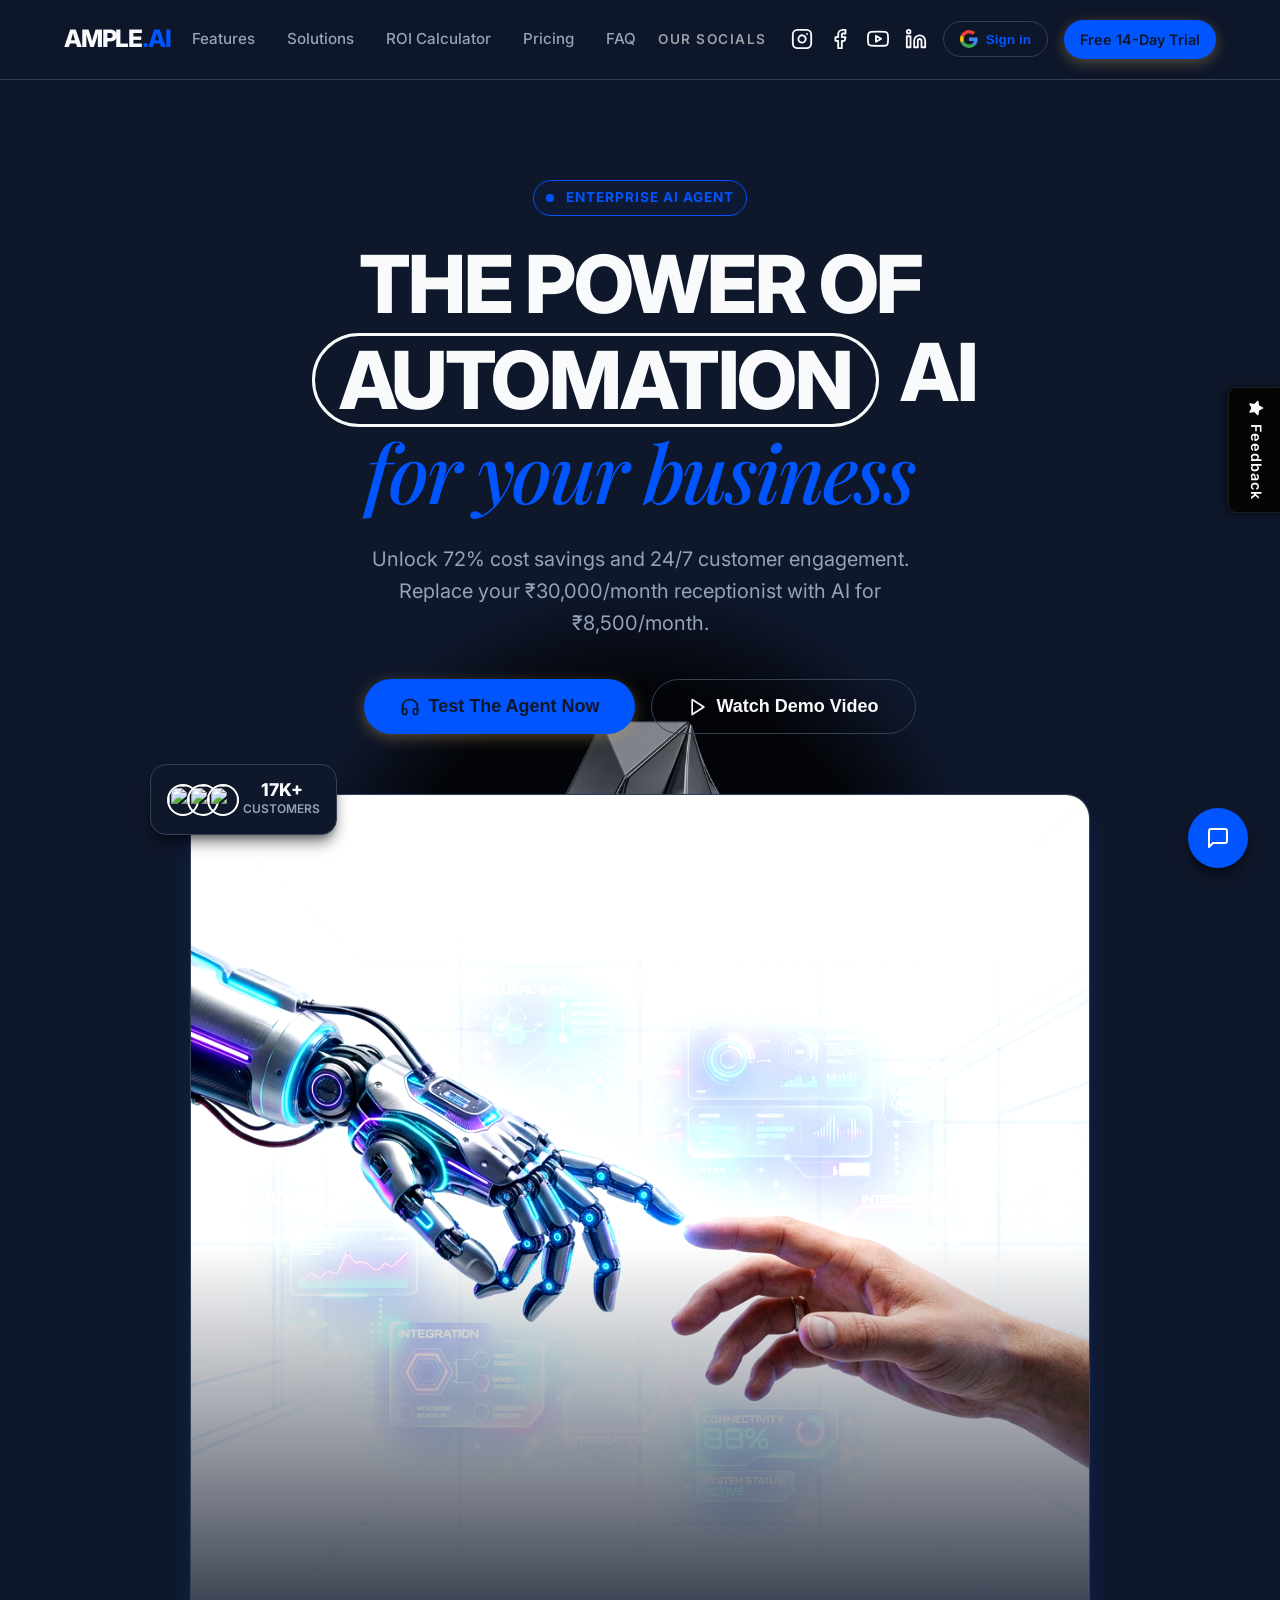
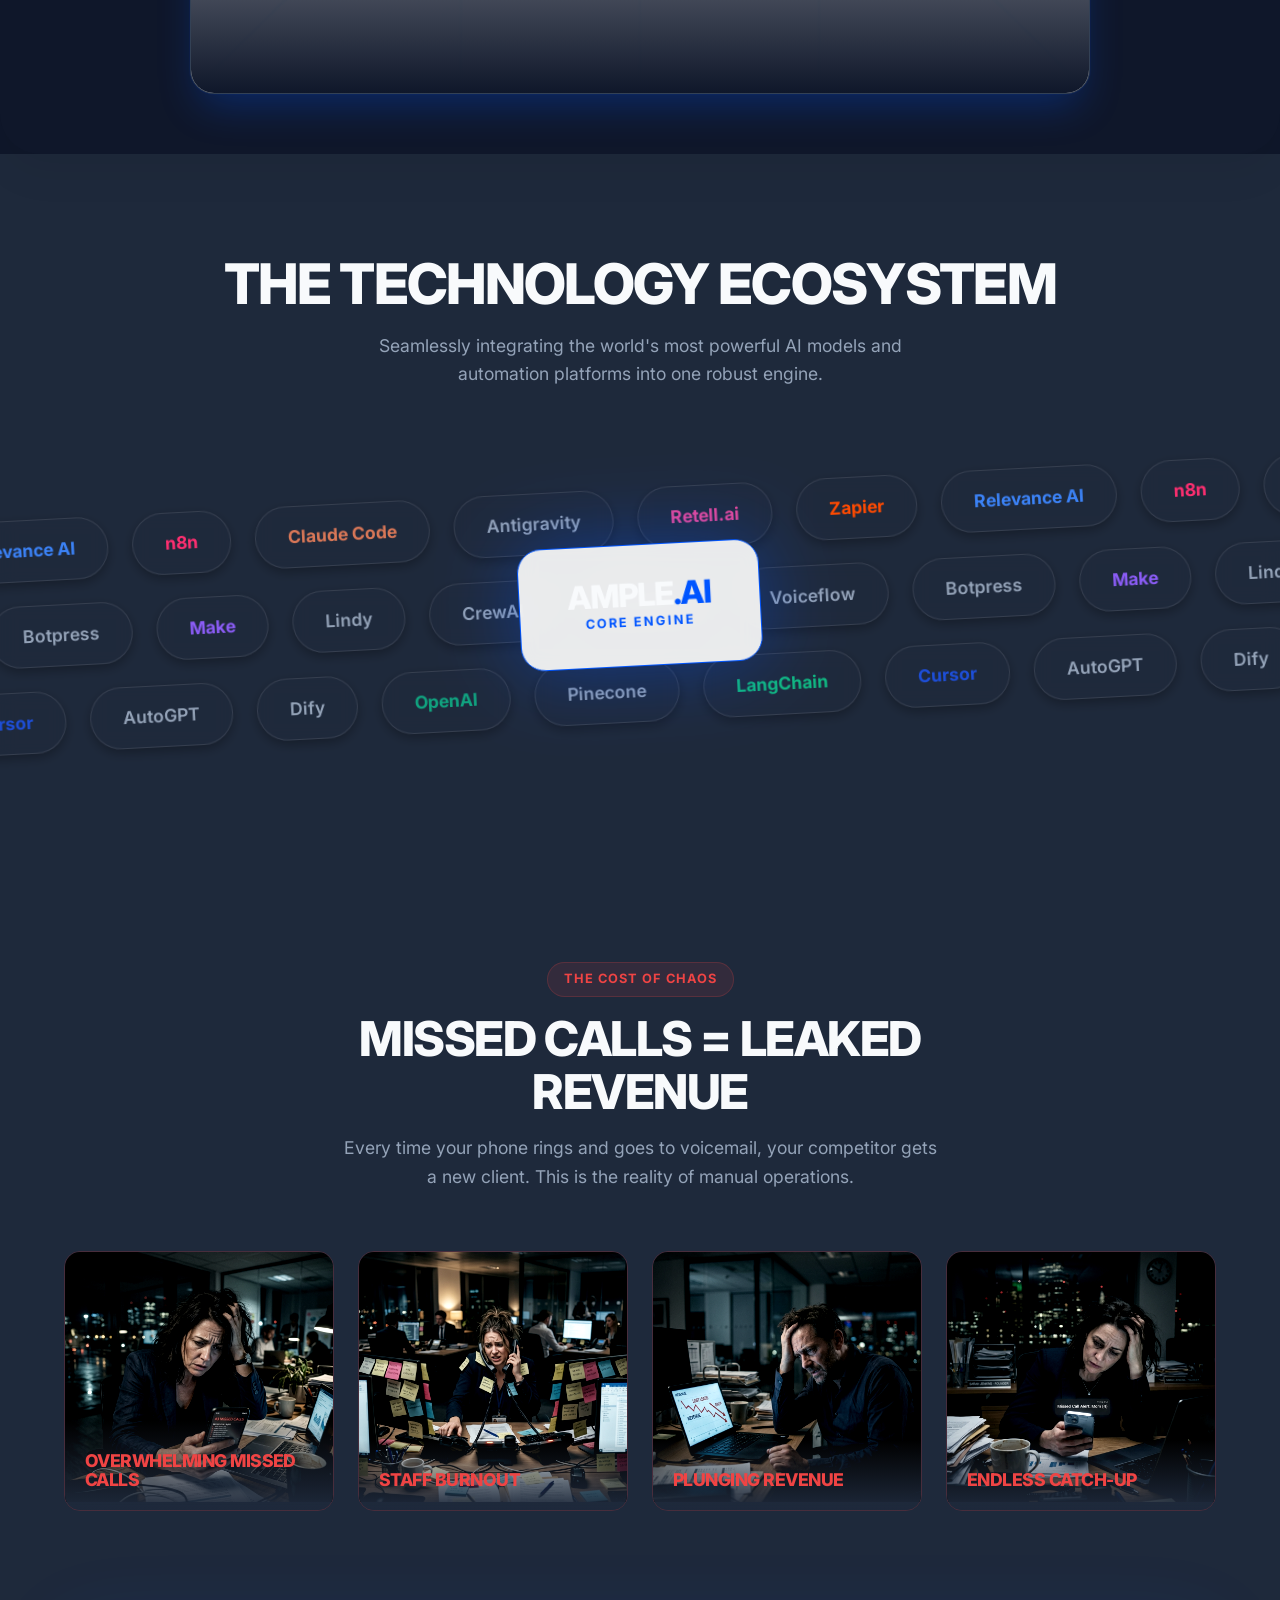
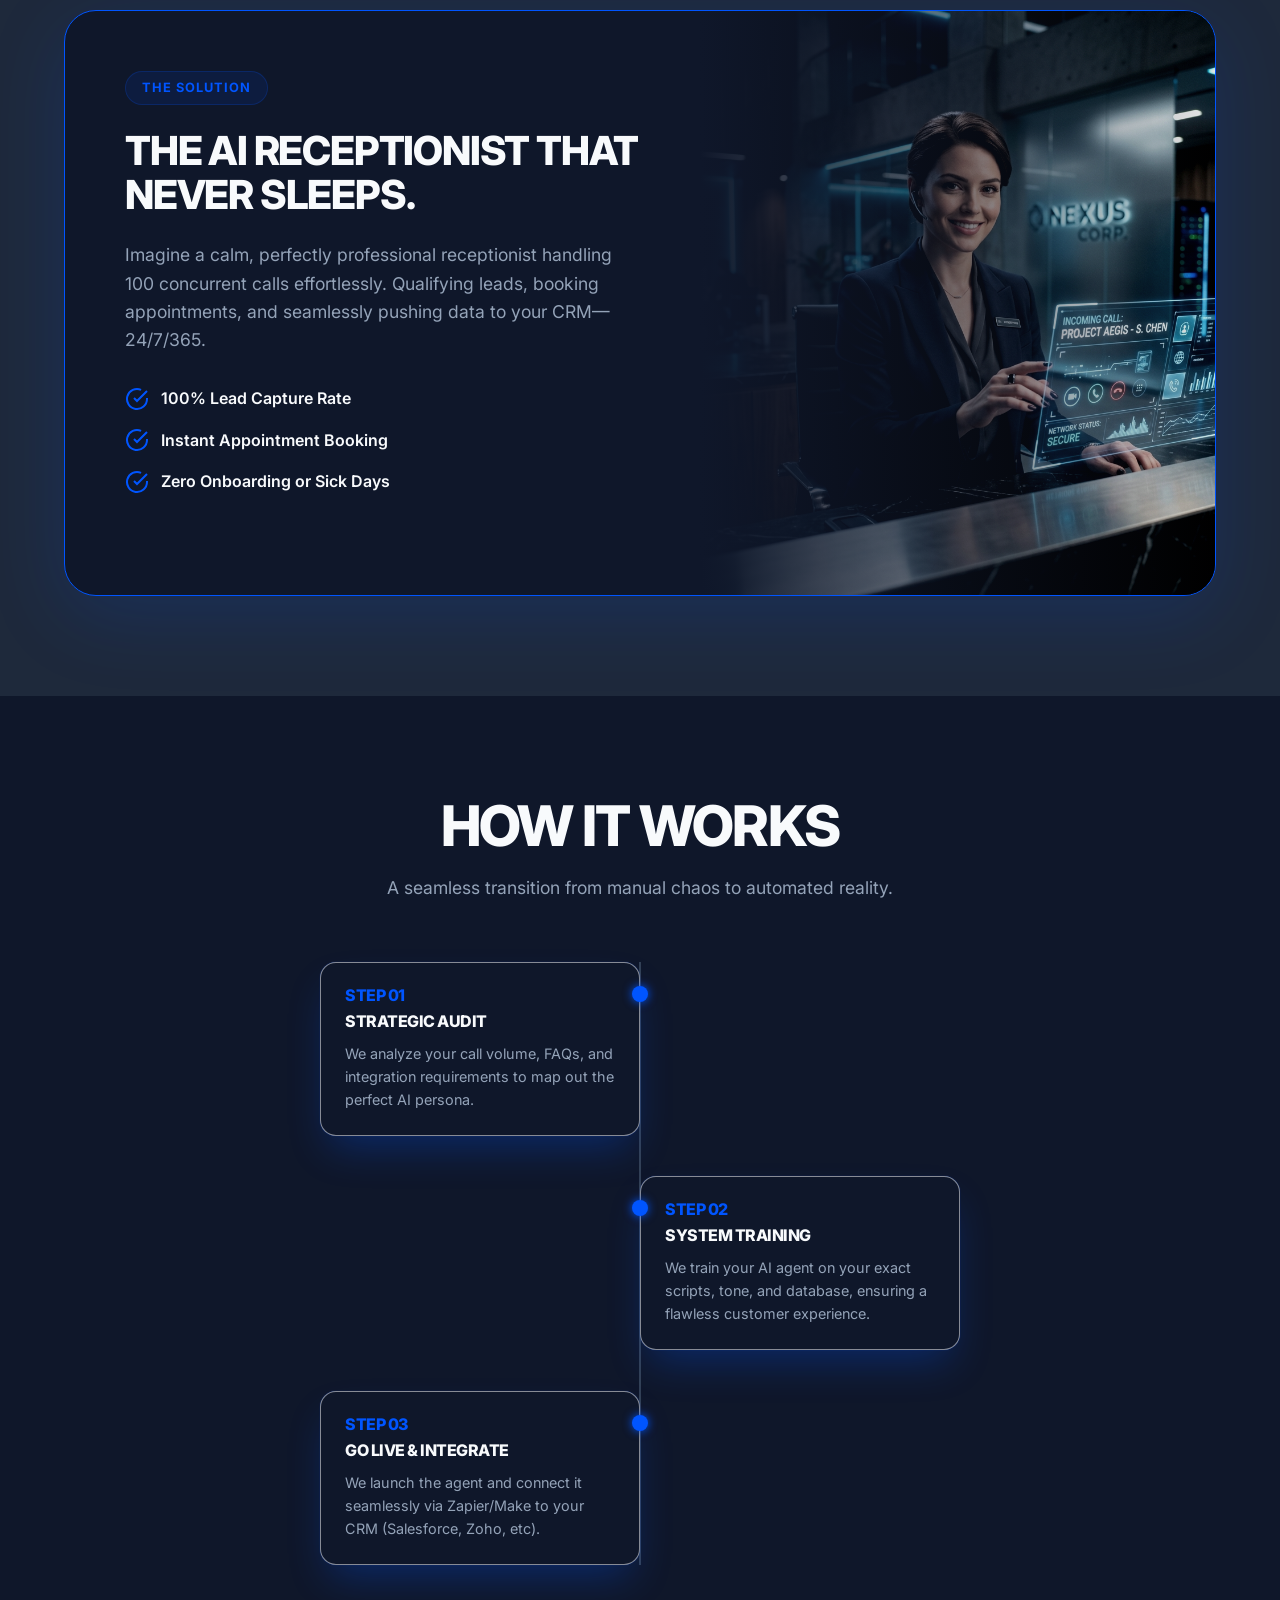
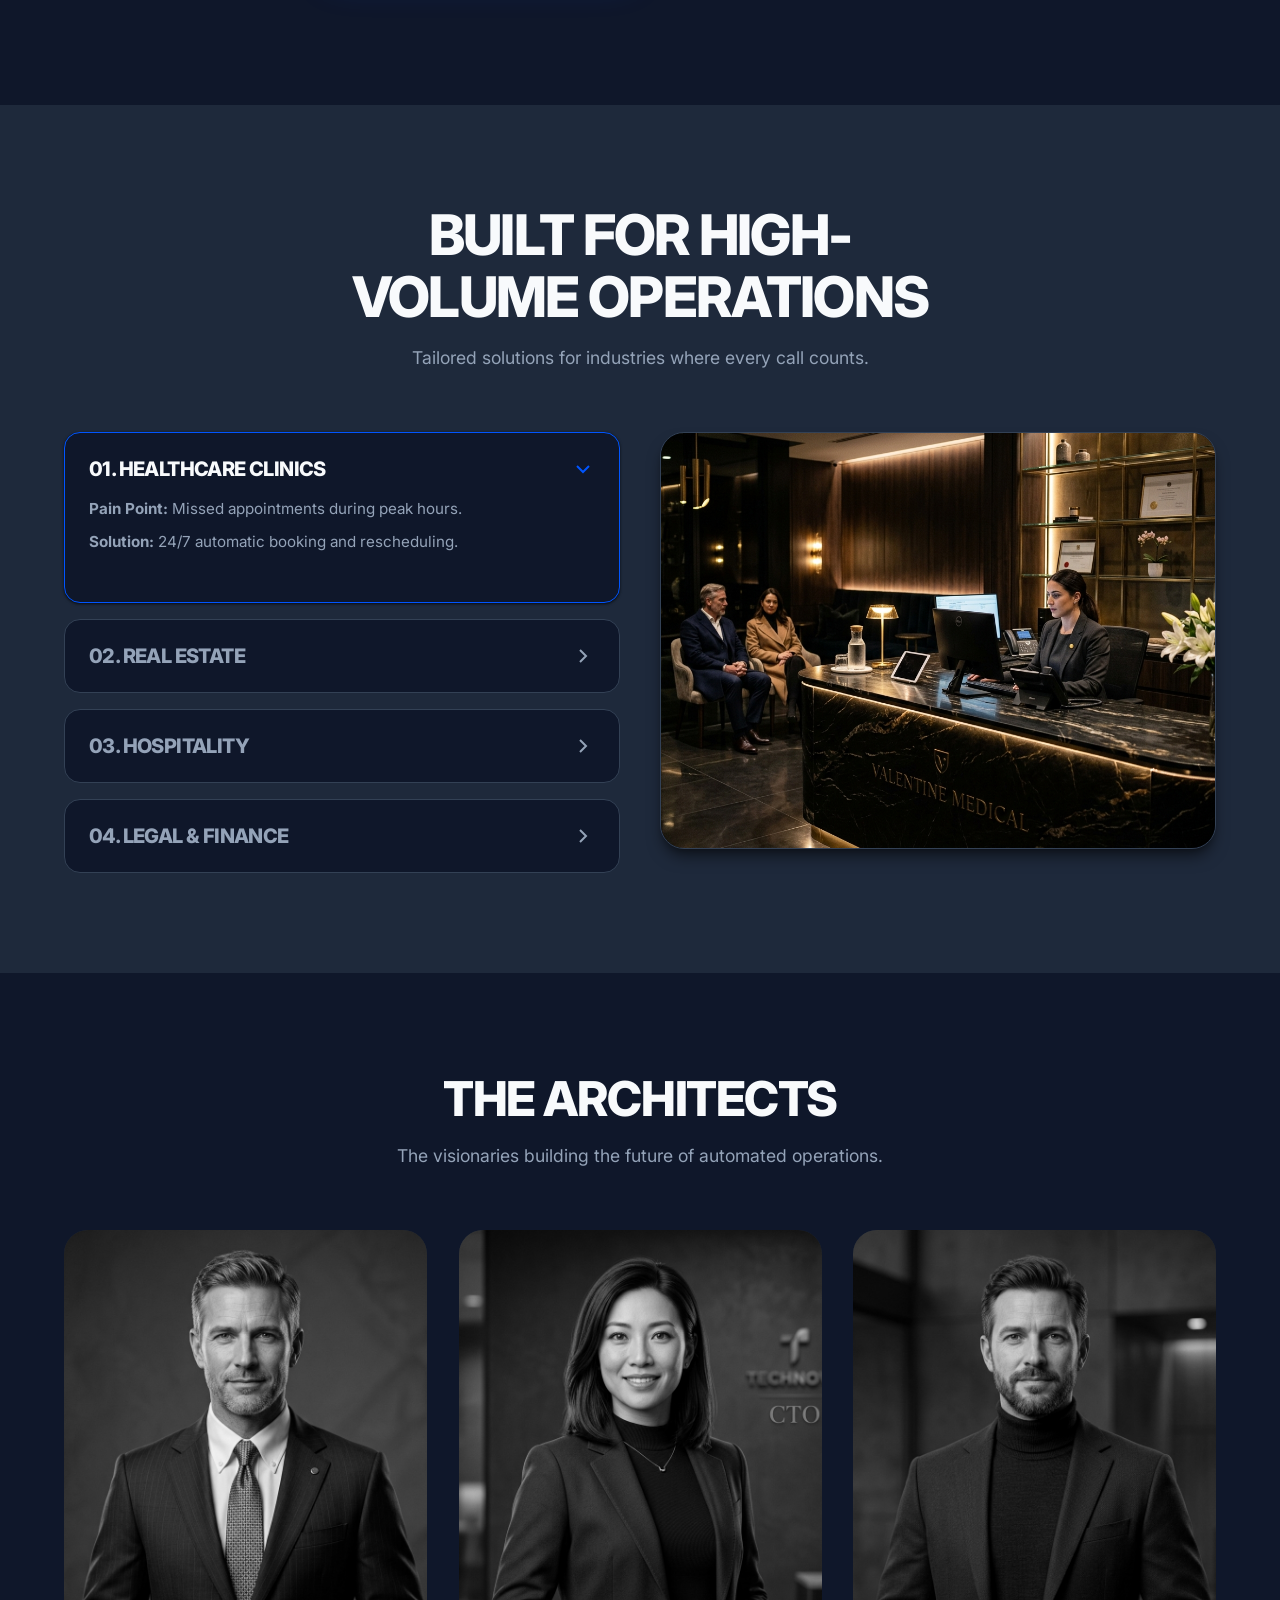
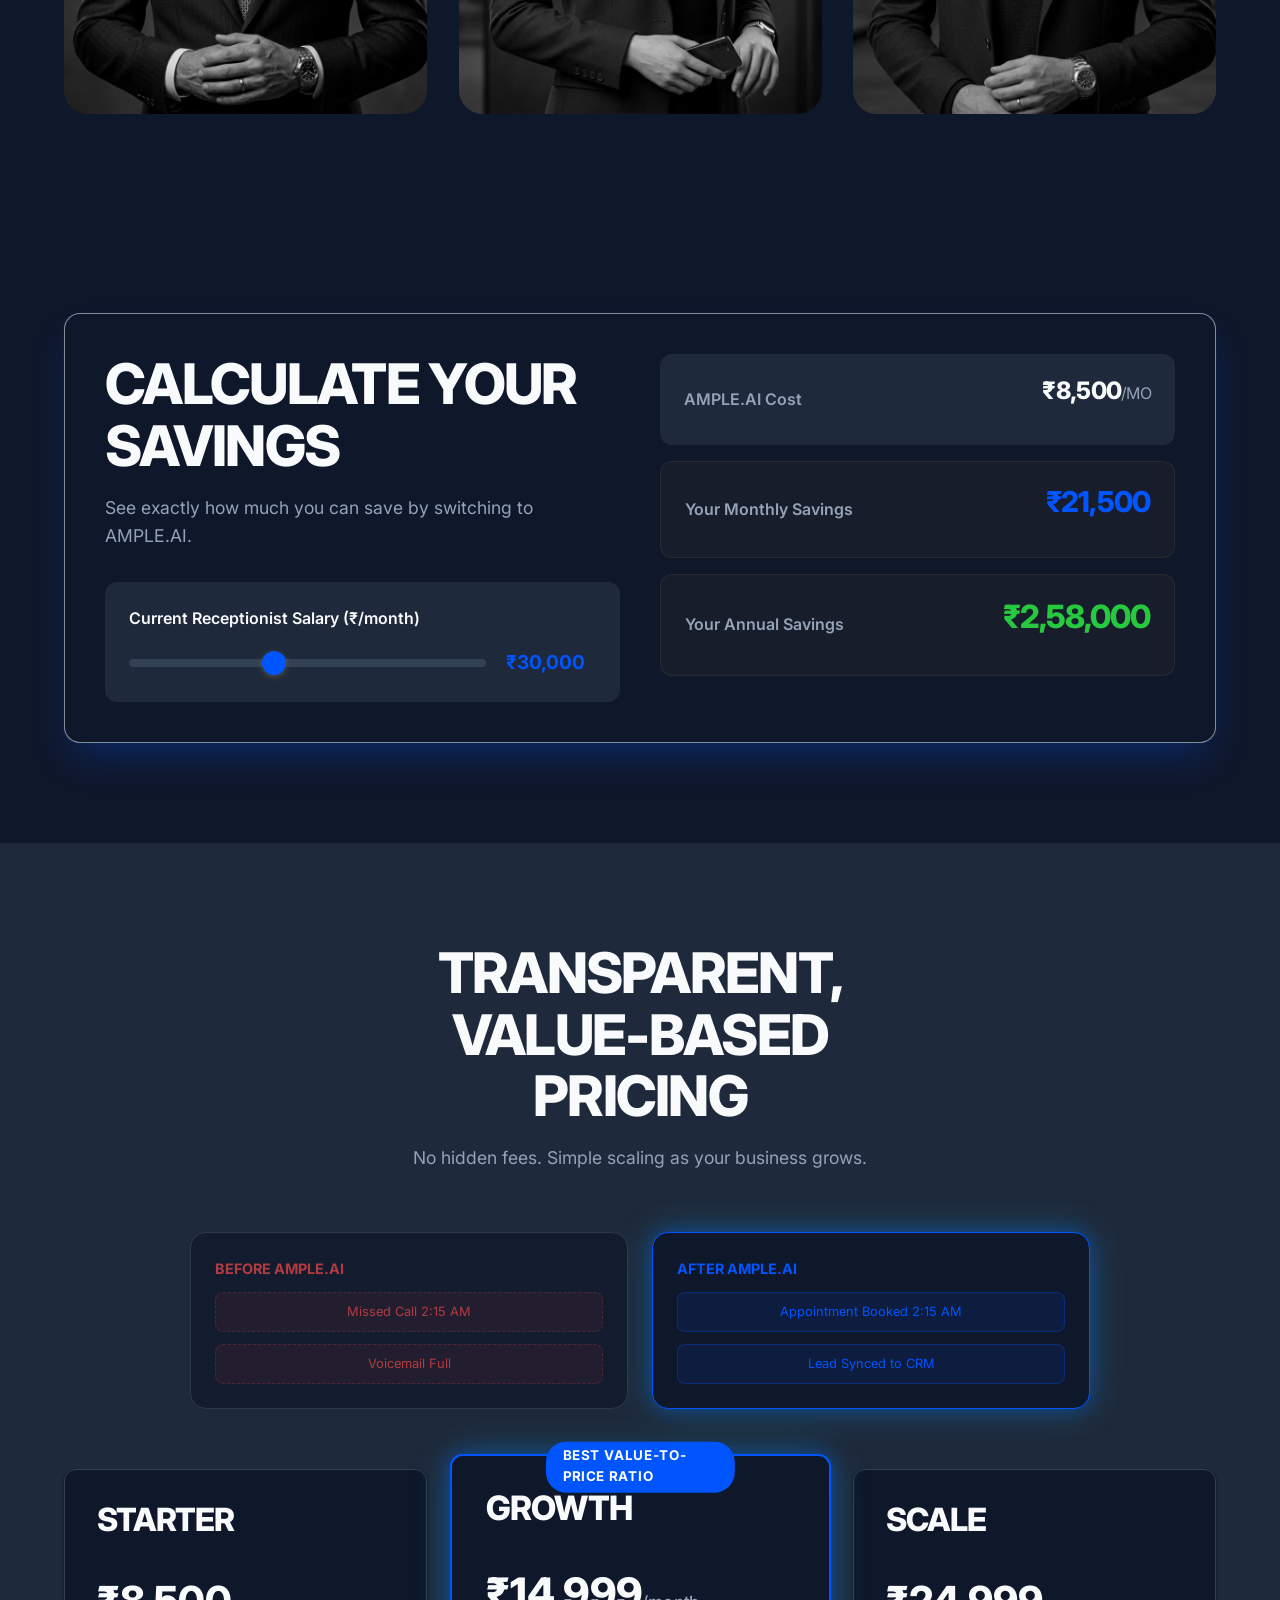
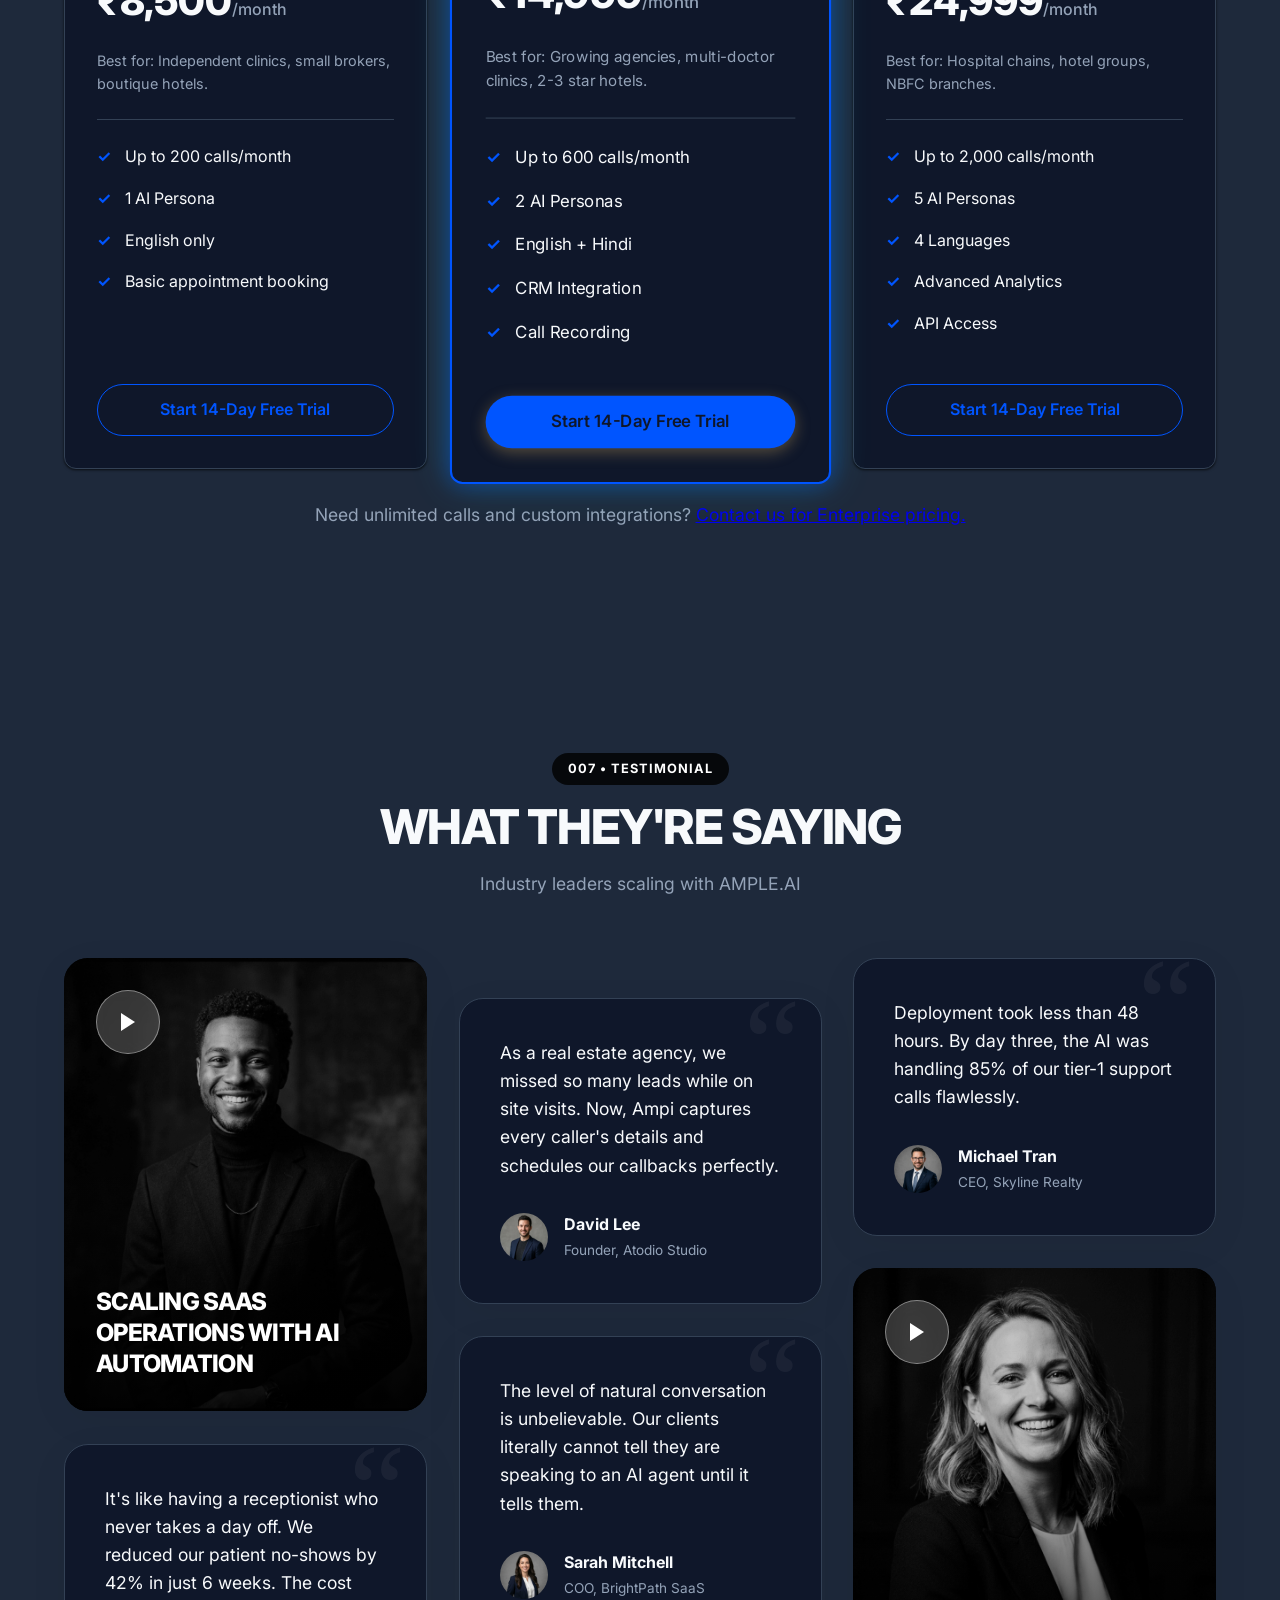
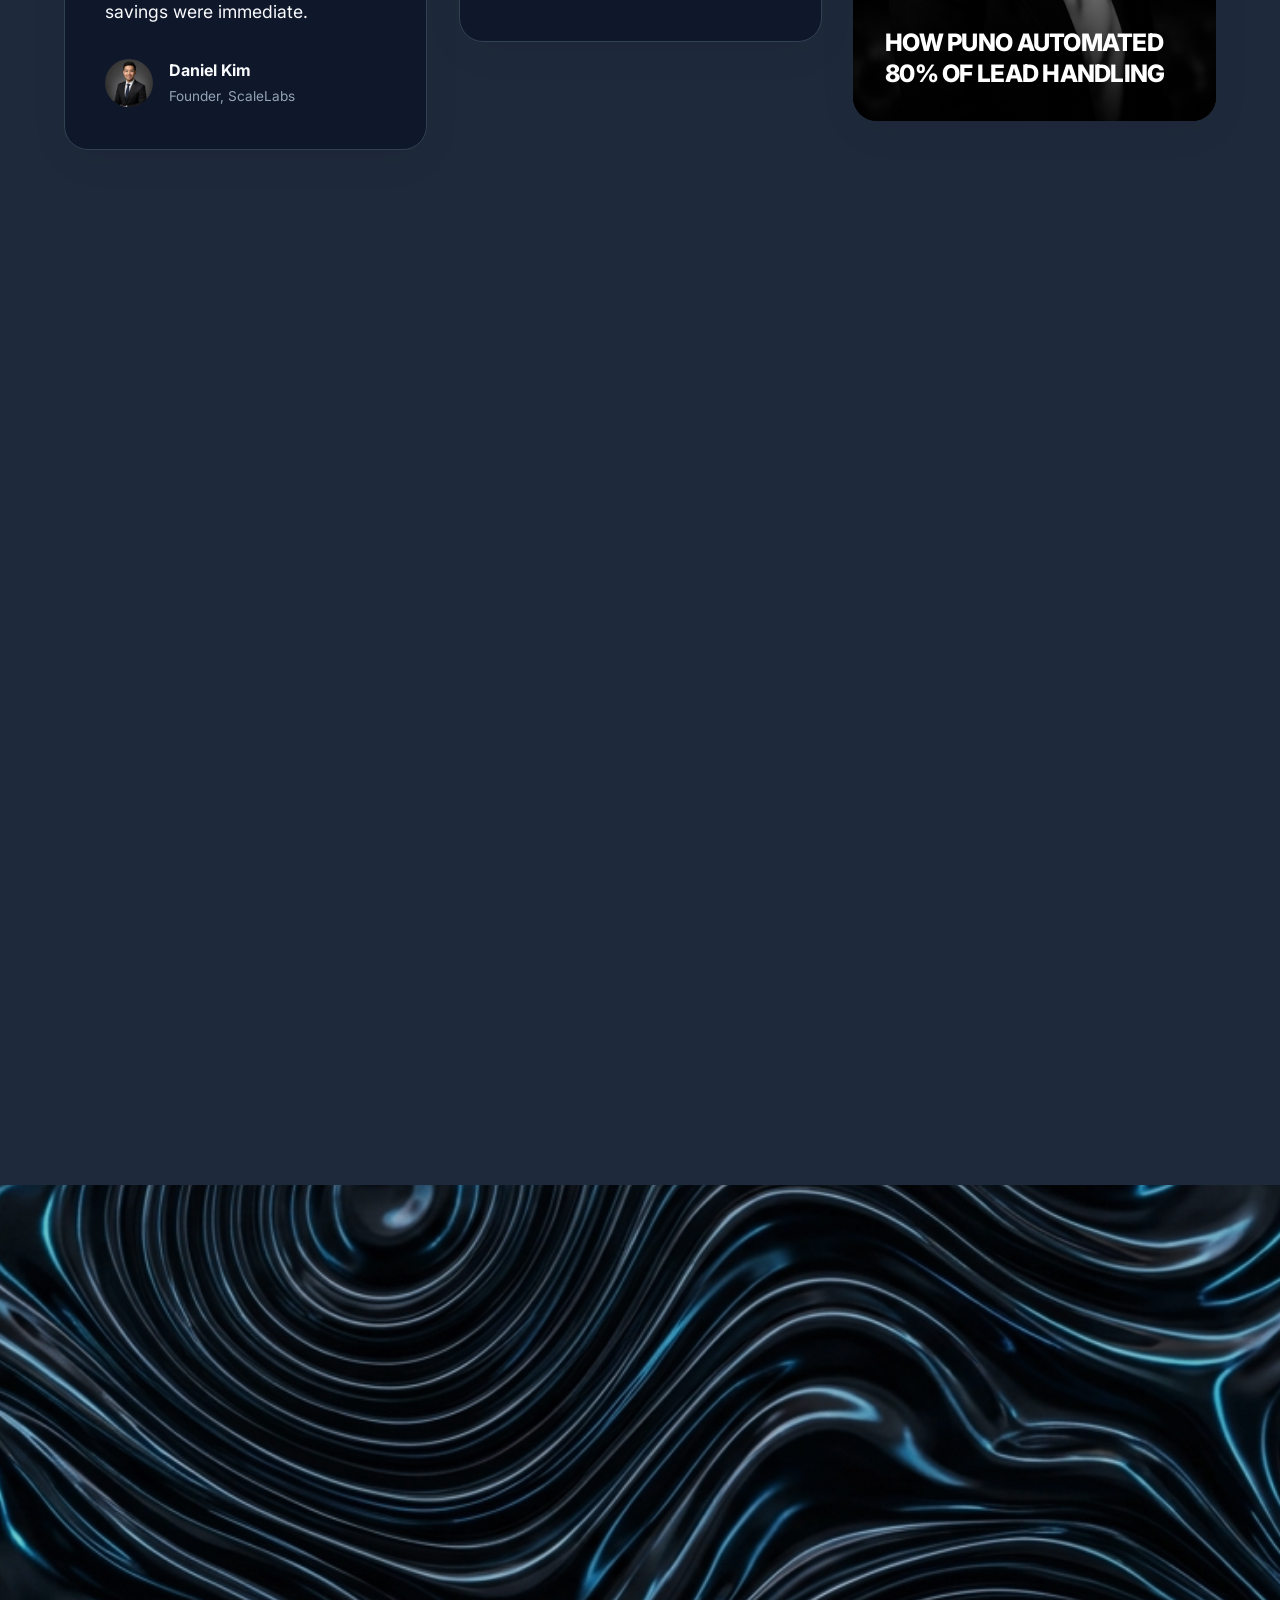
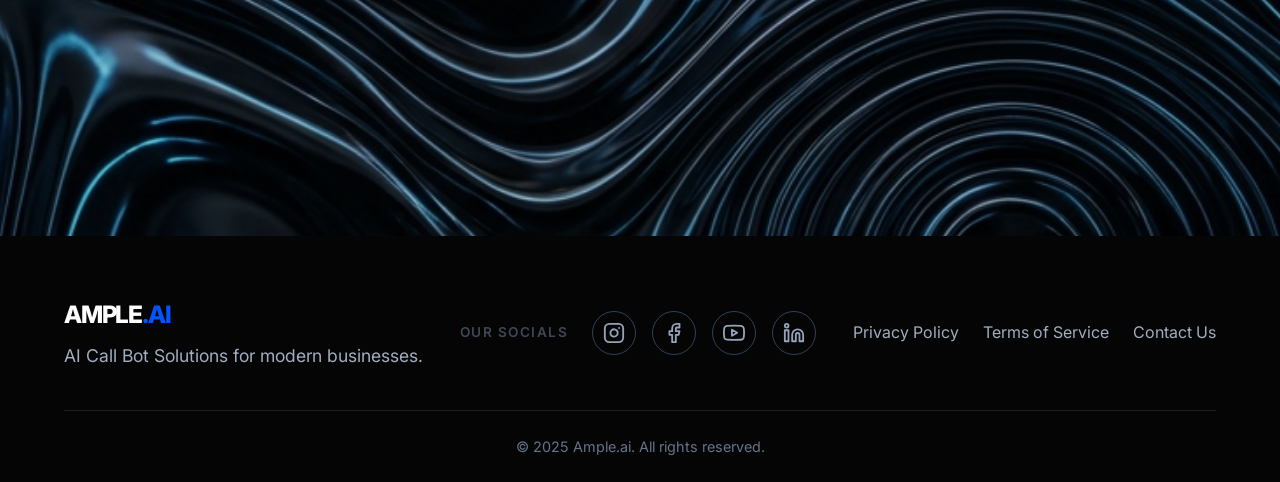
==== frontend/index.html @ 29b4b2ea "chore: restructure into frontend/backend + add Supabase, Vercel, Netlify deployment stack" ====
<!DOCTYPE html>
<html lang="en">
<head>
    <meta charset="UTF-8">
    <meta name="viewport" content="width=device-width, initial-scale=1.0">
    <title>AMPLE.AI | Replace Your Receptionist with AI</title>
    <meta name="description" content="Unlock 72% cost savings and 24/7 customer engagement with AMPLE.AI's intelligent call bots. Replace your ₹30,000/month receptionist with AI for ₹8,500/month.">
    <link rel="preconnect" href="https://fonts.googleapis.com">
    <link rel="preconnect" href="https://fonts.gstatic.com" crossorigin>
    <link href="https://fonts.googleapis.com/css2?family=Inter:wght@300;400;500;600;700;800&family=Playfair+Display:ital,wght@0,400;0,500;0,600;0,700;0,800;1,400&display=swap" rel="stylesheet">
    <link rel="stylesheet" href="style.css">
    
    <!-- Supabase JS SDK (for Google Auth) -->
    <script src="https://cdn.jsdelivr.net/npm/@supabase/supabase-js@2/dist/umd/supabase.min.js"></script>
    
    <!-- Favicon -->
    <link rel="icon" type="image/png" href="assets/favicon.png">
    
    <!-- OpenGraph / Social Sharing Meta Tags -->
    <meta property="og:title" content="AMPLE.AI | Replace Your Receptionist with AI">
    <meta property="og:description" content="Unlock 72% cost savings and 24/7 customer engagement with AMPLE.AI's intelligent call bots. The smartest operational upgrade for your business.">
    <meta property="og:image" content="https://ample.ai/assets/hero_dashboard_minimal_dark.png">
    <meta property="og:url" content="https://ample.ai">
    <meta property="og:type" content="website">
    
    <!-- Twitter Card -->
    <meta name="twitter:card" content="summary_large_image">
    <meta name="twitter:title" content="AMPLE.AI | Replace Your Receptionist with AI">
    <meta name="twitter:description" content="Unlock 72% cost savings and 24/7 customer engagement with AMPLE.AI's intelligent call bots.">
    <meta name="twitter:image" content="https://ample.ai/assets/hero_dashboard_minimal_dark.png">
</head>
<body>
    <!-- Page Transition Overlay -->
    <div class="page-transition"></div>

    <!-- Navigation -->
    <nav class="navbar floating-element" data-animation="fade-in-down">
        <div class="container nav-container">
            <div class="logo">AMPLE<span>.AI</span></div>
            <div class="nav-links">
                <a href="#features">Features</a>
                <a href="#verticals">Solutions</a>
                <a href="#roi-calculator">ROI Calculator</a>
                <a href="#pricing">Pricing</a>
                <a href="#faq">FAQ</a>
            </div>
            <div class="nav-actions" style="display: flex; align-items: center; gap: 16px;">
                <span class="social-label">OUR SOCIALS</span>
                <a href="https://www.instagram.com/ample.ai?igsh=MXIwejJnZHhyNW0waw==" target="_blank" rel="noopener noreferrer" class="nav-social social-instagram" aria-label="Instagram">
                    <svg width="22" height="22" viewBox="0 0 24 24" fill="none" stroke="currentColor" stroke-width="2" stroke-linecap="round" stroke-linejoin="round"><rect x="2" y="2" width="20" height="20" rx="5" ry="5"></rect><path d="M16 11.37A4 4 0 1 1 12.63 8 4 4 0 0 1 16 11.37z"></path><line x1="17.5" y1="6.5" x2="17.51" y2="6.5"></line></svg>
                </a>
                <a href="#" class="nav-social social-facebook" aria-label="Facebook">
                    <svg width="22" height="22" viewBox="0 0 24 24" fill="none" stroke="currentColor" stroke-width="2" stroke-linecap="round" stroke-linejoin="round"><path d="M18 2h-3a5 5 0 0 0-5 5v3H7v4h3v8h4v-8h3l1-4h-4V7a1 1 0 0 1 1-1h3z"></path></svg>
                </a>
                <a href="#" class="nav-social social-youtube" aria-label="YouTube">
                    <svg width="22" height="22" viewBox="0 0 24 24" fill="none" stroke="currentColor" stroke-width="2" stroke-linecap="round" stroke-linejoin="round"><path d="M22.54 6.42a2.78 2.78 0 0 0-1.94-2C18.88 4 12 4 12 4s-6.88 0-8.6.46a2.78 2.78 0 0 0-1.94 2A29 29 0 0 0 1 11.75a29 29 0 0 0 .46 5.33 2.78 2.78 0 0 0 1.94 2c1.72.46 8.6.46 8.6.46s6.88 0 8.6-.46a2.78 2.78 0 0 0 1.94-2 29 29 0 0 0 .46-5.33 29 29 0 0 0-.46-5.33z"></path><polygon points="9.75 15.02 15.5 11.75 9.75 8.48 9.75 15.02"></polygon></svg>
                </a>
                <a href="#" class="nav-social social-linkedin" aria-label="LinkedIn">
                    <svg width="22" height="22" viewBox="0 0 24 24" fill="none" stroke="currentColor" stroke-width="2" stroke-linecap="round" stroke-linejoin="round"><path d="M16 8a6 6 0 0 1 6 6v7h-4v-7a2 2 0 0 0-2-2 2 2 0 0 0-2 2v7h-4v-7a6 6 0 0 1 6-6z"></path><rect x="2" y="9" width="4" height="12"></rect><circle cx="4" cy="4" r="2"></circle></svg>
                </a>

                <!-- Google Auth Button (shown when logged out) -->
                <button id="auth-btn" class="btn btn-outline btn-sm" style="display: inline-flex; align-items: center; gap: 8px; padding: 8px 16px; font-size: 0.85rem; border-color: var(--border-color);">
                    <svg width="18" height="18" viewBox="0 0 48 48"><path fill="#EA4335" d="M24 9.5c3.54 0 6.71 1.22 9.21 3.6l6.85-6.85C35.9 2.38 30.47 0 24 0 14.62 0 6.51 5.38 2.56 13.22l7.98 6.19C12.43 13.72 17.74 9.5 24 9.5z"/><path fill="#4285F4" d="M46.98 24.55c0-1.57-.15-3.09-.38-4.55H24v9.02h12.94c-.58 2.96-2.26 5.48-4.78 7.18l7.73 6c4.51-4.18 7.09-10.36 7.09-17.65z"/><path fill="#FBBC05" d="M10.53 28.59c-.48-1.45-.76-2.99-.76-4.59s.27-3.14.76-4.59l-7.98-6.19C.92 16.46 0 20.12 0 24c0 3.88.92 7.54 2.56 10.78l7.97-6.19z"/><path fill="#34A853" d="M24 48c6.48 0 11.93-2.13 15.89-5.81l-7.73-6c-2.15 1.45-4.92 2.3-8.16 2.3-6.26 0-11.57-4.22-13.47-9.91l-7.98 6.19C6.51 42.62 14.62 48 24 48z"/></svg>
                    Sign in
                </button>

                <!-- User Menu (shown when logged in) -->
                <div id="user-menu" style="display: none; align-items: center; gap: 10px;">
                    <img id="user-avatar" src="" alt="avatar" style="width: 32px; height: 32px; border-radius: 50%; border: 2px solid var(--primary-blue); display: none;">
                    <span id="user-name" style="font-weight: 600; font-size: 0.85rem; color: var(--text-main);"></span>
                    <button id="logout-btn" class="btn btn-outline btn-sm" style="padding: 6px 12px; font-size: 0.8rem;">Logout</button>
                </div>

                <a href="#" class="btn btn-primary btn-sm trial-btn">Free 14-Day Trial</a>
            </div>
        </div>
    </nav>

    <!-- Hero Section with Sticky Scroll Animation Wrapper -->
    <div class="hero-scroll-wrapper" style="position: relative; z-index: 20; background: var(--white); transform-origin: top center; will-change: transform; transition: transform 0.1s ease-out;">
        <header class="hero-section" id="hero-card" style="text-align: center; padding-top: 180px; padding-bottom: 60px; position: relative; background: var(--white); border-bottom-left-radius: 40px; border-bottom-right-radius: 40px; box-shadow: 0 20px 40px rgba(0,0,0,0.05);">
            <div class="container" style="position: relative; z-index: 1;">
                <!-- 3D Ample AI Logo Background -->
                <div class="torus-bg" style="position: absolute; top: 50%; left: 50%; transform: translate(-50%, -50%); z-index: -1; width: 700px; height: 700px; opacity: 0.8; pointer-events: none; animation: spinY 20s linear infinite; mix-blend-mode: lighten; -webkit-mask-image: radial-gradient(circle, black 50%, transparent 70%); mask-image: radial-gradient(circle, black 50%, transparent 70%);">
                    <img src="assets/ample_logo_3d.png" style="width: 100%; height: 100%; object-fit: contain;">
                </div>
                <div class="badge" data-animation="fade-in-up" data-delay="0" style="margin: 0 auto 24px; border: 1px solid var(--primary-blue); color: var(--primary-blue); background: rgba(0,85,255,0.05); text-transform: uppercase; font-weight: 700; letter-spacing: 1px;">
                    <span style="display:inline-block; width:8px; height:8px; background:var(--primary-blue); border-radius:50%; margin-right:8px; animation: pulse 2s infinite;"></span>
                    Enterprise AI Agent
                </div>
                
                <h1 class="hero-headline" data-animation="fade-in-up" data-delay="100" style="max-width: 1000px; margin: 0 auto 24px;">
                    THE POWER OF <br>
                    <span class="pill-border">AUTOMATION</span> AI <br>
                    <span class="pill-text-italic">for your business</span>
                </h1>
                
                <p class="hero-subheadline" data-animation="fade-in-up" data-delay="200" style="max-width: 600px; margin: 0 auto 40px; font-size: 1.25rem;">
                    Unlock 72% cost savings and 24/7 customer engagement. Replace your ₹30,000/month receptionist with AI for ₹8,500/month.
                </p>
                
                <div class="hero-actions" data-animation="fade-in-up" data-delay="300" style="justify-content: center;">
                    <button id="test-agent-btn" class="btn btn-primary btn-lg" style="display: flex; align-items: center; justify-content: center; gap: 8px;">
                        <svg width="20" height="20" viewBox="0 0 24 24" fill="none" stroke="currentColor" stroke-width="2" stroke-linecap="round" stroke-linejoin="round"><path d="M3 18v-6a9 9 0 0 1 18 0v6"></path><path d="M21 19a2 2 0 0 1-2 2h-1a2 2 0 0 1-2-2v-3a2 2 0 0 1 2-2h3zM3 19a2 2 0 0 0 2 2h1a2 2 0 0 0 2-2v-3a2 2 0 0 0-2-2H3z"></path></svg>
                        Test The Agent Now
                    </button>
                    <button id="watch-demo-btn" class="btn btn-secondary btn-lg" style="display: flex; align-items: center; justify-content: center; gap: 8px; background: transparent; border: 1px solid var(--border-color); color: var(--text-main);">
                        <svg width="20" height="20" viewBox="0 0 24 24" fill="none" stroke="currentColor" stroke-width="2" stroke-linecap="round" stroke-linejoin="round"><polygon points="5 3 19 12 5 21 5 3"></polygon></svg>
                        Watch Demo Video
                    </button>
                </div>
                
                <div class="hero-visual" data-animation="fade-in-up" data-delay="500" style="margin-top: 60px; position: relative; max-width: 900px; margin-left: auto; margin-right: auto;">
                    
                    <!-- Floating Widget 1 -->
                    <div style="position: absolute; top: -30px; left: -40px; background: var(--white); padding: 16px; border-radius: 16px; box-shadow: var(--shadow-lg); z-index: 10; display: flex; align-items: center; gap: 12px; border: 1px solid var(--border-color); animation: float 6s ease-in-out infinite;">
                        <div style="display: flex; margin-right: -8px;">
                            <img src="https://i.pravatar.cc/100?img=1" style="width: 32px; height: 32px; border-radius: 50%; border: 2px solid white;">
                            <img src="https://i.pravatar.cc/100?img=2" style="width: 32px; height: 32px; border-radius: 50%; border: 2px solid white; margin-left: -12px;">
                            <img src="https://i.pravatar.cc/100?img=3" style="width: 32px; height: 32px; border-radius: 50%; border: 2px solid white; margin-left: -12px;">
                        </div>
                        <div>
                            <div style="font-weight: 800; font-size: 1.1rem; line-height: 1;">17K+</div>
                            <div style="font-size: 0.75rem; color: var(--text-muted); text-transform: uppercase; font-weight: 600;">Customers</div>
                        </div>
                    </div>


                    
                    <div class="img-container hero-img-container" style="border-radius: 24px; overflow: hidden; border: 1px solid var(--border-color); box-shadow: var(--shadow-antigravity); position: relative;">
                        <img src="assets/hero_robot_hand.png" alt="AMPLE.AI 3D AI Hand" class="hero-img" style="filter: contrast(1.15) brightness(1.05) saturate(1.2); transform: none;">
                        <div style="position: absolute; inset: 0; background: linear-gradient(180deg, transparent 50%, var(--white) 100%); pointer-events: none;"></div>
                    </div>
                </div>
            </div>
        </header>
    </div>
    
    <!-- Spacer to allow scroll behind sticky hero -->
    <div id="hero-spacer" style="height: 100vh; position: absolute; top: 0; width: 100%; z-index: 1; pointer-events: none;"></div>


    <!-- Technology Ecosystem -->
    <section class="ecosystem-section section-padding" style="background: var(--secondary-bg); position: relative; overflow: hidden; padding: 100px 0;">
        <div class="container text-center" style="position: relative; z-index: 2; margin-bottom: 60px;">
            <h2 class="pop-reveal">The Technology Ecosystem</h2>
            <p class="pop-reveal" style="max-width: 600px; margin: 0 auto;">Seamlessly integrating the world's most powerful AI models and automation platforms into one robust engine.</p>
        </div>

        <div class="ecosystem-wrapper" style="position: relative; width: 110vw; margin-left: calc(-5vw); transform: rotate(-3deg); padding: 40px 0;">
            
            <!-- Floating Center Badge -->
            <div class="pop-reveal" style="position: absolute; top: 50%; left: 50%; transform: translate(-50%, -50%); z-index: 10; background: rgba(255,255,255,0.9); backdrop-filter: blur(10px); padding: 32px 48px; border-radius: 24px; border: 1px solid var(--primary-blue); box-shadow: 0 0 80px rgba(0,85,255,0.4); text-align: center;">
                <h3 style="margin: 0; font-size: 2rem; color: var(--text-main);">AMPLE<span style="color: var(--primary-blue);">.AI</span></h3>
                <div style="font-size: 0.8rem; font-weight: 700; color: var(--primary-blue); letter-spacing: 2px;">CORE ENGINE</div>
            </div>

            <!-- Track 1 (Left) -->
            <div class="eco-track eco-track-left" style="display: flex; gap: 24px; white-space: nowrap; margin-bottom: 24px; animation: slideLeft 40s linear infinite;">
                <div class="eco-pill"><span class="brand-relevance">Relevance AI</span></div><div class="eco-pill"><span class="brand-n8n">n8n</span></div><div class="eco-pill"><span class="brand-claude">Claude Code</span></div><div class="eco-pill"><span class="brand-antigravity">Antigravity</span></div><div class="eco-pill"><span class="brand-retell">Retell.ai</span></div><div class="eco-pill"><span class="brand-zapier">Zapier</span></div>
                <div class="eco-pill"><span class="brand-relevance">Relevance AI</span></div><div class="eco-pill"><span class="brand-n8n">n8n</span></div><div class="eco-pill"><span class="brand-claude">Claude Code</span></div><div class="eco-pill"><span class="brand-antigravity">Antigravity</span></div><div class="eco-pill"><span class="brand-retell">Retell.ai</span></div><div class="eco-pill"><span class="brand-zapier">Zapier</span></div>
                <div class="eco-pill"><span class="brand-relevance">Relevance AI</span></div><div class="eco-pill"><span class="brand-n8n">n8n</span></div><div class="eco-pill"><span class="brand-claude">Claude Code</span></div><div class="eco-pill"><span class="brand-antigravity">Antigravity</span></div><div class="eco-pill"><span class="brand-retell">Retell.ai</span></div><div class="eco-pill"><span class="brand-zapier">Zapier</span></div>
            </div>

            <!-- Track 2 (Right) -->
            <div class="eco-track eco-track-right" style="display: flex; gap: 24px; white-space: nowrap; margin-bottom: 24px; transform: translateX(-50%); animation: slideRight 45s linear infinite;">
                <div class="eco-pill"><span class="brand-make">Make</span></div><div class="eco-pill"><span class="brand-lindy">Lindy</span></div><div class="eco-pill"><span class="brand-crewai">CrewAI</span></div><div class="eco-pill"><span class="brand-flowise">Flowise</span></div><div class="eco-pill"><span class="brand-voiceflow">Voiceflow</span></div><div class="eco-pill"><span class="brand-botpress">Botpress</span></div>
                <div class="eco-pill"><span class="brand-make">Make</span></div><div class="eco-pill"><span class="brand-lindy">Lindy</span></div><div class="eco-pill"><span class="brand-crewai">CrewAI</span></div><div class="eco-pill"><span class="brand-flowise">Flowise</span></div><div class="eco-pill"><span class="brand-voiceflow">Voiceflow</span></div><div class="eco-pill"><span class="brand-botpress">Botpress</span></div>
                <div class="eco-pill"><span class="brand-make">Make</span></div><div class="eco-pill"><span class="brand-lindy">Lindy</span></div><div class="eco-pill"><span class="brand-crewai">CrewAI</span></div><div class="eco-pill"><span class="brand-flowise">Flowise</span></div><div class="eco-pill"><span class="brand-voiceflow">Voiceflow</span></div><div class="eco-pill"><span class="brand-botpress">Botpress</span></div>
            </div>

            <!-- Track 3 (Left) -->
            <div class="eco-track eco-track-left" style="display: flex; gap: 24px; white-space: nowrap; animation: slideLeft 35s linear infinite;">
                <div class="eco-pill"><span class="brand-cursor">Cursor</span></div><div class="eco-pill"><span class="brand-autogpt">AutoGPT</span></div><div class="eco-pill"><span class="brand-dify">Dify</span></div><div class="eco-pill"><span class="brand-openai">OpenAI</span></div><div class="eco-pill"><span class="brand-pinecone">Pinecone</span></div><div class="eco-pill"><span class="brand-langchain">LangChain</span></div>
                <div class="eco-pill"><span class="brand-cursor">Cursor</span></div><div class="eco-pill"><span class="brand-autogpt">AutoGPT</span></div><div class="eco-pill"><span class="brand-dify">Dify</span></div><div class="eco-pill"><span class="brand-openai">OpenAI</span></div><div class="eco-pill"><span class="brand-pinecone">Pinecone</span></div><div class="eco-pill"><span class="brand-langchain">LangChain</span></div>
                <div class="eco-pill"><span class="brand-cursor">Cursor</span></div><div class="eco-pill"><span class="brand-autogpt">AutoGPT</span></div><div class="eco-pill"><span class="brand-dify">Dify</span></div><div class="eco-pill"><span class="brand-openai">OpenAI</span></div><div class="eco-pill"><span class="brand-pinecone">Pinecone</span></div><div class="eco-pill"><span class="brand-langchain">LangChain</span></div>
            </div>
        </div>
    </section>

    <!-- Frustration vs Solution Narrative Section -->
    <section id="problem-solution" class="section-padding" style="background: var(--secondary-bg);">
        <div class="container">
            <!-- The Problem (Frustration Grid) -->
            <div class="section-header text-center" data-animation="fade-in-up" style="margin-bottom: 60px;">
                <div style="display: inline-block; padding: 6px 16px; background: rgba(239,68,68,0.1); color: #ef4444; border: 1px solid rgba(239,68,68,0.2); border-radius: 20px; font-size: 0.8rem; font-weight: 700; letter-spacing: 1px; margin-bottom: 16px;">
                    THE COST OF CHAOS
                </div>
                <h2 style="font-size: 3rem; margin-bottom: 16px;">Missed Calls = Leaked Revenue</h2>
                <p style="max-width: 700px; margin: 0 auto;">Every time your phone rings and goes to voicemail, your competitor gets a new client. This is the reality of manual operations.</p>
            </div>

            <div class="frustration-grid" style="display: grid; grid-template-columns: repeat(auto-fit, minmax(250px, 1fr)); gap: 24px; margin-bottom: 100px;">
                <div class="frustration-card pop-reveal" data-delay="100" style="border-radius: 16px; overflow: hidden; border: 1px solid rgba(239,68,68,0.2); position: relative; transition: all 0.3s ease;">
                    <img src="assets/frustration_1.png" alt="Frustrated Business Owner" style="width: 100%; height: 250px; object-fit: cover; filter: grayscale(30%) contrast(1.2);">
                    <div style="position: absolute; bottom: 0; width: 100%; padding: 30px 20px 20px; background: linear-gradient(0deg, var(--secondary-bg) 0%, transparent 100%);">
                        <h4 style="color: #ef4444; font-size: 1.1rem; margin: 0;">Overwhelming Missed Calls</h4>
                    </div>
                </div>
                <div class="frustration-card pop-reveal" data-delay="200" style="border-radius: 16px; overflow: hidden; border: 1px solid rgba(239,68,68,0.2); position: relative; transition: all 0.3s ease;">
                    <img src="assets/frustration_2.png" alt="Stressed Receptionist" style="width: 100%; height: 250px; object-fit: cover; filter: grayscale(30%) contrast(1.2);">
                    <div style="position: absolute; bottom: 0; width: 100%; padding: 30px 20px 20px; background: linear-gradient(0deg, var(--secondary-bg) 0%, transparent 100%);">
                        <h4 style="color: #ef4444; font-size: 1.1rem; margin: 0;">Staff Burnout</h4>
                    </div>
                </div>
                <div class="frustration-card pop-reveal" data-delay="300" style="border-radius: 16px; overflow: hidden; border: 1px solid rgba(239,68,68,0.2); position: relative; transition: all 0.3s ease;">
                    <img src="assets/frustration_3.png" alt="Lost Leads" style="width: 100%; height: 250px; object-fit: cover; filter: grayscale(30%) contrast(1.2);">
                    <div style="position: absolute; bottom: 0; width: 100%; padding: 30px 20px 20px; background: linear-gradient(0deg, var(--secondary-bg) 0%, transparent 100%);">
                        <h4 style="color: #ef4444; font-size: 1.1rem; margin: 0;">Plunging Revenue</h4>
                    </div>
                </div>
                <div class="frustration-card pop-reveal" data-delay="400" style="border-radius: 16px; overflow: hidden; border: 1px solid rgba(239,68,68,0.2); position: relative; transition: all 0.3s ease;">
                    <img src="assets/frustration_4.png" alt="Exhausted Nights" style="width: 100%; height: 250px; object-fit: cover; filter: grayscale(30%) contrast(1.2);">
                    <div style="position: absolute; bottom: 0; width: 100%; padding: 30px 20px 20px; background: linear-gradient(0deg, var(--secondary-bg) 0%, transparent 100%);">
                        <h4 style="color: #ef4444; font-size: 1.1rem; margin: 0;">Endless Catch-Up</h4>
                    </div>
                </div>
            </div>

            <!-- The Solution (AI Receptionist) -->
            <div class="solution-block pop-reveal" style="background: var(--white); border-radius: 32px; overflow: hidden; border: 1px solid var(--primary-blue); box-shadow: 0 20px 80px rgba(0,85,255,0.15); display: flex; flex-wrap: wrap;">
                <div class="solution-content" style="flex: 1; min-width: 300px; padding: 60px; z-index: 2;">
                    <div style="display: inline-block; padding: 6px 16px; background: rgba(0,85,255,0.1); color: var(--primary-blue); border: 1px solid rgba(0,85,255,0.2); border-radius: 20px; font-size: 0.8rem; font-weight: 700; letter-spacing: 1px; margin-bottom: 24px;">
                        THE SOLUTION
                    </div>
                    <h2 style="font-size: 2.5rem; margin-bottom: 24px; color: var(--text-main);">The AI Receptionist That Never Sleeps.</h2>
                    <p style="font-size: 1.1rem; color: var(--text-muted); margin-bottom: 32px; line-height: 1.6;">
                        Imagine a calm, perfectly professional receptionist handling 100 concurrent calls effortlessly. 
                        Qualifying leads, booking appointments, and seamlessly pushing data to your CRM—24/7/365.
                    </p>
                    <ul style="list-style: none; padding: 0; margin: 0 0 40px 0; color: var(--text-main);">
                        <li style="display: flex; align-items: center; gap: 12px; margin-bottom: 16px; font-weight: 600;">
                            <svg width="24" height="24" viewBox="0 0 24 24" fill="none" stroke="var(--primary-blue)" stroke-width="2"><path d="M22 11.08V12a10 10 0 1 1-5.93-9.14"></path><polyline points="22 4 12 14.01 9 11.01"></polyline></svg>
                            <span>100% Lead Capture Rate</span>
                        </li>
                        <li style="display: flex; align-items: center; gap: 12px; margin-bottom: 16px; font-weight: 600;">
                            <svg width="24" height="24" viewBox="0 0 24 24" fill="none" stroke="var(--primary-blue)" stroke-width="2"><path d="M22 11.08V12a10 10 0 1 1-5.93-9.14"></path><polyline points="22 4 12 14.01 9 11.01"></polyline></svg>
                            <span>Instant Appointment Booking</span>
                        </li>
                        <li style="display: flex; align-items: center; gap: 12px; font-weight: 600;">
                            <svg width="24" height="24" viewBox="0 0 24 24" fill="none" stroke="var(--primary-blue)" stroke-width="2"><path d="M22 11.08V12a10 10 0 1 1-5.93-9.14"></path><polyline points="22 4 12 14.01 9 11.01"></polyline></svg>
                            <span>Zero Onboarding or Sick Days</span>
                        </li>
                    </ul>
                </div>
                <div class="solution-visual" style="flex: 1; min-width: 300px; position: relative;">
                    <img src="assets/solution_ai.png" alt="AI Receptionist Solution" style="width: 100%; height: 100%; object-fit: cover; min-height: 400px; filter: contrast(1.15) saturate(0.8) brightness(0.9);">
                    <!-- Gradient fade to blend image with the dark background -->
                    <div style="position: absolute; inset: 0; background: linear-gradient(90deg, var(--white) 0%, transparent 100%);"></div>
                </div>
            </div>
        </div>
    </section>

    <!-- How We Work (Alternating Timeline) -->
    <section id="how-we-work" class="how-we-work-section section-padding">
        <div class="container">
            <div class="section-header text-center pop-reveal">
                <h2>How It Works</h2>
                <p>A seamless transition from manual chaos to automated reality.</p>
            </div>
            
            <div class="timeline-container" style="position: relative; max-width: 800px; margin: 60px auto 0;">
                <!-- Vertical Line -->
                <div class="timeline-line" style="position: absolute; left: 50%; top: 0; bottom: 0; width: 2px; background: var(--border-color); transform: translateX(-50%);"></div>

                <!-- Step 1 -->
                <div class="timeline-item left-item pop-reveal" style="display: flex; justify-content: flex-end; padding-right: 50%; position: relative; margin-bottom: 40px;">
                    <div class="timeline-node" style="position: absolute; right: calc(50% - 8px); top: 24px; width: 16px; height: 16px; background: var(--primary-blue); border-radius: 50%; box-shadow: 0 0 10px var(--primary-blue); z-index: 2; animation: pulse 2s infinite;"></div>
                    <div class="timeline-content antigravity-box" style="width: 80%; padding: 24px;">
                        <h3 style="color: var(--primary-blue); font-size: 1rem; margin-bottom: 8px;">Step 01</h3>
                        <h4 style="margin-bottom: 12px;">Strategic Audit</h4>
                        <p style="font-size: 0.9rem; margin-bottom: 0;">We analyze your call volume, FAQs, and integration requirements to map out the perfect AI persona.</p>
                    </div>
                </div>

                <!-- Step 2 -->
                <div class="timeline-item right-item pop-reveal" style="display: flex; justify-content: flex-start; padding-left: 50%; position: relative; margin-bottom: 40px;">
                    <div class="timeline-node" style="position: absolute; left: calc(50% - 8px); top: 24px; width: 16px; height: 16px; background: var(--primary-blue); border-radius: 50%; box-shadow: 0 0 10px var(--primary-blue); z-index: 2; animation: pulse 2s infinite;"></div>
                    <div class="timeline-content antigravity-box" style="width: 80%; padding: 24px;">
                        <h3 style="color: var(--primary-blue); font-size: 1rem; margin-bottom: 8px;">Step 02</h3>
                        <h4 style="margin-bottom: 12px;">System Training</h4>
                        <p style="font-size: 0.9rem; margin-bottom: 0;">We train your AI agent on your exact scripts, tone, and database, ensuring a flawless customer experience.</p>
                    </div>
                </div>

                <!-- Step 3 -->
                <div class="timeline-item left-item pop-reveal" style="display: flex; justify-content: flex-end; padding-right: 50%; position: relative; margin-bottom: 40px;">
                    <div class="timeline-node" style="position: absolute; right: calc(50% - 8px); top: 24px; width: 16px; height: 16px; background: var(--primary-blue); border-radius: 50%; box-shadow: 0 0 10px var(--primary-blue); z-index: 2; animation: pulse 2s infinite;"></div>
                    <div class="timeline-content antigravity-box" style="width: 80%; padding: 24px;">
                        <h3 style="color: var(--primary-blue); font-size: 1rem; margin-bottom: 8px;">Step 03</h3>
                        <h4 style="margin-bottom: 12px;">Go Live & Integrate</h4>
                        <p style="font-size: 0.9rem; margin-bottom: 0;">We launch the agent and connect it seamlessly via Zapier/Make to your CRM (Salesforce, Zoho, etc).</p>
                    </div>
                </div>

            </div>
        </div>
    </section>

    <!-- Target Verticals (Split Screen) -->
    <section id="verticals" class="verticals-section section-padding bg-light">
        <div class="container">
            <div class="section-header text-center pop-reveal">
                <h2>Built for High-Volume Operations</h2>
                <p>Tailored solutions for industries where every call counts.</p>
            </div>
            
            <div class="split-screen-layout" style="display: flex; gap: 40px; margin-top: 40px; position: relative;">
                <!-- Left: Accordions -->
                <div class="split-left" style="flex: 1; display: flex; flex-direction: column; gap: 16px;">
                    <!-- Accordion 1 -->
                    <div class="interactive-accordion active" data-img="assets/vertical_healthcare.png" style="background: var(--white); padding: 24px; border-radius: 16px; border: 1px solid var(--primary-blue); cursor: pointer; transition: all 0.3s; box-shadow: var(--shadow-sm);">
                        <div style="display: flex; justify-content: space-between; align-items: center; pointer-events: none;">
                            <h3 style="margin-bottom: 0; font-size: 1.25rem;">01. Healthcare Clinics</h3>
                            <svg class="chevron" width="24" height="24" viewBox="0 0 24 24" fill="none" stroke="var(--primary-blue)" stroke-width="2" style="transition: transform 0.3s;"><polyline points="6 9 12 15 18 9"></polyline></svg>
                        </div>
                        <div class="accordion-content" style="margin-top: 16px; display: block;">
                            <p style="font-size: 0.95rem; margin-bottom: 8px;"><strong>Pain Point:</strong> Missed appointments during peak hours.</p>
                            <p style="font-size: 0.95rem;"><strong>Solution:</strong> 24/7 automatic booking and rescheduling.</p>
                        </div>
                    </div>
                    
                    <!-- Accordion 2 -->
                    <div class="interactive-accordion" data-img="assets/vertical_realestate.png" style="background: var(--white); padding: 24px; border-radius: 16px; border: 1px solid var(--border-color); cursor: pointer; transition: all 0.3s;">
                        <div style="display: flex; justify-content: space-between; align-items: center; pointer-events: none;">
                            <h3 style="margin-bottom: 0; font-size: 1.25rem; color: var(--text-muted);">02. Real Estate</h3>
                            <svg class="chevron" width="24" height="24" viewBox="0 0 24 24" fill="none" stroke="var(--text-muted)" stroke-width="2" style="transform: rotate(-90deg); transition: transform 0.3s;"><polyline points="6 9 12 15 18 9"></polyline></svg>
                        </div>
                        <div class="accordion-content" style="margin-top: 16px; display: none;">
                            <p style="font-size: 0.95rem; margin-bottom: 8px;"><strong>Pain Point:</strong> Losing leads to competitors.</p>
                            <p style="font-size: 0.95rem;"><strong>Solution:</strong> Instant inquiry qualification and routing.</p>
                        </div>
                    </div>
                    
                    <!-- Accordion 3 -->
                    <div class="interactive-accordion" data-img="assets/vertical_hospitality.png" style="background: var(--white); padding: 24px; border-radius: 16px; border: 1px solid var(--border-color); cursor: pointer; transition: all 0.3s;">
                        <div style="display: flex; justify-content: space-between; align-items: center; pointer-events: none;">
                            <h3 style="margin-bottom: 0; font-size: 1.25rem; color: var(--text-muted);">03. Hospitality</h3>
                            <svg class="chevron" width="24" height="24" viewBox="0 0 24 24" fill="none" stroke="var(--text-muted)" stroke-width="2" style="transform: rotate(-90deg); transition: transform 0.3s;"><polyline points="6 9 12 15 18 9"></polyline></svg>
                        </div>
                        <div class="accordion-content" style="margin-top: 16px; display: none;">
                            <p style="font-size: 0.95rem; margin-bottom: 8px;"><strong>Pain Point:</strong> Front desk overwhelmed by FAQs.</p>
                            <p style="font-size: 0.95rem;"><strong>Solution:</strong> AI handles booking, room service, and FAQs.</p>
                        </div>
                    </div>

                    <!-- Accordion 4 -->
                    <div class="interactive-accordion" data-img="assets/vertical_finance.png" style="background: var(--white); padding: 24px; border-radius: 16px; border: 1px solid var(--border-color); cursor: pointer; transition: all 0.3s;">
                        <div style="display: flex; justify-content: space-between; align-items: center; pointer-events: none;">
                            <h3 style="margin-bottom: 0; font-size: 1.25rem; color: var(--text-muted);">04. Legal & Finance</h3>
                            <svg class="chevron" width="24" height="24" viewBox="0 0 24 24" fill="none" stroke="var(--text-muted)" stroke-width="2" style="transform: rotate(-90deg); transition: transform 0.3s;"><polyline points="6 9 12 15 18 9"></polyline></svg>
                        </div>
                        <div class="accordion-content" style="margin-top: 16px; display: none;">
                            <p style="font-size: 0.95rem; margin-bottom: 8px;"><strong>Pain Point:</strong> Routine inquiries consuming billable time.</p>
                            <p style="font-size: 0.95rem;"><strong>Solution:</strong> Automated screening and standard query resolution.</p>
                        </div>
                    </div>
                </div>
                
                <!-- Right: Sticky Image Crossfade -->
                <div class="split-right" style="flex: 1; position: relative;">
                    <div style="position: sticky; top: 120px; border-radius: 24px; overflow: hidden; border: 1px solid var(--border-color); box-shadow: var(--shadow-lg); aspect-ratio: 4/3; background: var(--white);">
                        <img id="sticky-crossfade-img" src="assets/vertical_healthcare.png" style="width: 100%; height: 100%; object-fit: cover; transition: opacity 0.4s ease; opacity: 1;">
                    </div>
                </div>
            </div>
        </div>
    </section>

    <!-- Meet The Team (3D Avatars) -->
    <section id="team" class="team-section section-padding" style="background: var(--white);">
        <div class="container">
            <div class="section-header text-center pop-reveal">
                <h2 style="font-size: 3rem; margin-bottom: 16px;">THE ARCHITECTS</h2>
                <p>The visionaries building the future of automated operations.</p>
            </div>
            
            <div class="team-grid" style="display: grid; grid-template-columns: repeat(auto-fit, minmax(300px, 1fr)); gap: 32px; margin-top: 60px;">
                <!-- CEO -->
                <div class="team-card pop-reveal" style="position: relative; border-radius: 24px; overflow: hidden; aspect-ratio: 3/4; background: var(--secondary-bg); group;">
                    <img src="assets/ceo_3d.png" alt="CEO" style="width: 100%; height: 100%; object-fit: cover; transition: transform 0.5s ease;">
                    <div class="team-overlay" style="position: absolute; inset: 0; background: linear-gradient(to top, rgba(0,0,0,0.8), transparent); display: flex; flex-direction: column; justify-content: flex-end; padding: 32px; opacity: 0; transition: opacity 0.3s ease;">
                        <h3 style="color: white; margin-bottom: 4px; font-size: 1.5rem;">Manish</h3>
                        <div style="color: var(--primary-blue); font-weight: 700; font-size: 0.9rem; letter-spacing: 1px; margin-bottom: 16px;">FOUNDER & CEO</div>
                        <p style="color: #ccc; font-size: 0.9rem;">Pioneering the shadow operations model.</p>
                    </div>
                </div>

                <!-- CTO -->
                <div class="team-card pop-reveal" style="position: relative; border-radius: 24px; overflow: hidden; aspect-ratio: 3/4; background: var(--secondary-bg); group;">
                    <img src="assets/cto_3d.png" alt="CTO" style="width: 100%; height: 100%; object-fit: cover; transition: transform 0.5s ease;">
                    <div class="team-overlay" style="position: absolute; inset: 0; background: linear-gradient(to top, rgba(0,0,0,0.8), transparent); display: flex; flex-direction: column; justify-content: flex-end; padding: 32px; opacity: 0; transition: opacity 0.3s ease;">
                        <h3 style="color: white; margin-bottom: 4px; font-size: 1.5rem;">Elena</h3>
                        <div style="color: var(--primary-blue); font-weight: 700; font-size: 0.9rem; letter-spacing: 1px; margin-bottom: 16px;">CHIEF TECHNOLOGY OFFICER</div>
                        <p style="color: #ccc; font-size: 0.9rem;">Architecting the core AI engine.</p>
                    </div>
                </div>

                <!-- COO -->
                <div class="team-card pop-reveal" style="position: relative; border-radius: 24px; overflow: hidden; aspect-ratio: 3/4; background: var(--secondary-bg); group;">
                    <img src="assets/coo_3d.png" alt="COO" style="width: 100%; height: 100%; object-fit: cover; transition: transform 0.5s ease;">
                    <div class="team-overlay" style="position: absolute; inset: 0; background: linear-gradient(to top, rgba(0,0,0,0.8), transparent); display: flex; flex-direction: column; justify-content: flex-end; padding: 32px; opacity: 0; transition: opacity 0.3s ease;">
                        <h3 style="color: white; margin-bottom: 4px; font-size: 1.5rem;">Marcus</h3>
                        <div style="color: var(--primary-blue); font-weight: 700; font-size: 0.9rem; letter-spacing: 1px; margin-bottom: 16px;">CHIEF OPERATING OFFICER</div>
                        <p style="color: #ccc; font-size: 0.9rem;">Scaling enterprise deployments seamlessly.</p>
                    </div>
                </div>
            </div>
        </div>
    </section>

    <!-- ROI Calculator -->
    <section id="roi-calculator" class="roi-section section-padding">
        <div class="container">
            <div class="roi-wrapper antigravity-box" data-animation="scale-in">
                <div class="roi-content">
                    <h2>Calculate Your Savings</h2>
                    <p>See exactly how much you can save by switching to AMPLE.AI.</p>
                    
                    <div class="calculator-ui">
                        <label for="salary-slider">Current Receptionist Salary (₹/month)</label>
                        <div class="slider-container">
                            <input type="range" id="salary-slider" min="10000" max="60000" step="1000" value="30000">
                            <span id="salary-display" class="slider-value">₹30,000</span>
                        </div>
                    </div>
                </div>
                <div class="roi-results">
                    <div class="result-card">
                        <span>AMPLE.AI Cost</span>
                        <h3 class="cost-ample">₹8,500<span>/mo</span></h3>
                    </div>
                    <div class="result-card highlight">
                        <span>Your Monthly Savings</span>
                        <h3 id="monthly-savings" class="savings">₹21,500</h3>
                    </div>
                    <div class="result-card highlight">
                        <span>Your Annual Savings</span>
                        <h3 id="annual-savings" class="savings-annual">₹2,58,000</h3>
                    </div>
                </div>
            </div>
        </div>
    </section>

    <!-- Pricing Section -->
    <section id="pricing" class="pricing-section section-padding bg-light">
        <div class="container">
            <div class="section-header text-center" data-animation="fade-in-up">
                <h2>Transparent, Value-Based Pricing</h2>
                <p>No hidden fees. Simple scaling as your business grows.</p>
            </div>
            <div class="before-after-visual" data-animation="fade-in-up" style="display: flex; gap: 24px; margin-bottom: 60px; max-width: 900px; margin-left: auto; margin-right: auto;">
                <div style="flex: 1; background: var(--white); border: 1px solid var(--border-color); padding: 24px; border-radius: 16px; opacity: 0.7;">
                    <div style="color: #ef4444; font-weight: 700; margin-bottom: 12px; font-size: 0.9rem;">BEFORE AMPLE.AI</div>
                    <div style="display: flex; flex-direction: column; gap: 12px;">
                        <div style="height: 40px; background: rgba(239, 68, 68, 0.1); border-radius: 8px; border: 1px dashed rgba(239, 68, 68, 0.3); display: flex; align-items: center; justify-content: center; font-size: 0.8rem; color: #ef4444;">Missed Call 2:15 AM</div>
                        <div style="height: 40px; background: rgba(239, 68, 68, 0.1); border-radius: 8px; border: 1px dashed rgba(239, 68, 68, 0.3); display: flex; align-items: center; justify-content: center; font-size: 0.8rem; color: #ef4444;">Voicemail Full</div>
                    </div>
                </div>
                <div style="flex: 1; background: var(--white); border: 1px solid var(--primary-blue); padding: 24px; border-radius: 16px; box-shadow: var(--shadow-neon);">
                    <div style="color: var(--primary-blue); font-weight: 700; margin-bottom: 12px; font-size: 0.9rem;">AFTER AMPLE.AI</div>
                    <div style="display: flex; flex-direction: column; gap: 12px;">
                        <div style="height: 40px; background: rgba(0, 85, 255, 0.1); border-radius: 8px; border: 1px solid rgba(0, 85, 255, 0.3); display: flex; align-items: center; justify-content: center; font-size: 0.8rem; color: var(--primary-blue);">Appointment Booked 2:15 AM</div>
                        <div style="height: 40px; background: rgba(0, 85, 255, 0.1); border-radius: 8px; border: 1px solid rgba(0, 85, 255, 0.3); display: flex; align-items: center; justify-content: center; font-size: 0.8rem; color: var(--primary-blue);">Lead Synced to CRM</div>
                    </div>
                </div>
            </div>

            <div class="grid pricing-grid">
                <div class="pricing-card antigravity-card" data-animation="fade-in-up" data-delay="100">
                    <h3>Starter</h3>
                    <div class="price">₹8,500<span>/month</span></div>
                    <p class="target-aud">Best for: Independent clinics, small brokers, boutique hotels.</p>
                    <ul class="feature-list">
                        <li>Up to 200 calls/month</li>
                        <li>1 AI Persona</li>
                        <li>English only</li>
                        <li>Basic appointment booking</li>
                    </ul>
                    <a href="#" class="btn btn-outline" style="width: 100%;">Start 14-Day Free Trial</a>
                </div>
                <div class="pricing-card antigravity-card popular" data-animation="fade-in-up" data-delay="200" style="border: 2px solid var(--primary-blue); box-shadow: var(--shadow-neon); position: relative; z-index: 1;">
                    <div class="popular-badge" style="background: var(--primary-blue); color: white;">Best Value-to-Price Ratio</div>
                    <h3>Growth</h3>
                    <div class="price">₹14,999<span>/month</span></div>
                    <p class="target-aud">Best for: Growing agencies, multi-doctor clinics, 2-3 star hotels.</p>
                    <ul class="feature-list">
                        <li>Up to 600 calls/month</li>
                        <li>2 AI Personas</li>
                        <li>English + Hindi</li>
                        <li>CRM Integration</li>
                        <li>Call Recording</li>
                    </ul>
                    <a href="#" class="btn btn-primary" style="width: 100%;">Start 14-Day Free Trial</a>
                </div>
                <div class="pricing-card antigravity-card" data-animation="fade-in-up" data-delay="300">
                    <h3>Scale</h3>
                    <div class="price">₹24,999<span>/month</span></div>
                    <p class="target-aud">Best for: Hospital chains, hotel groups, NBFC branches.</p>
                    <ul class="feature-list">
                        <li>Up to 2,000 calls/month</li>
                        <li>5 AI Personas</li>
                        <li>4 Languages</li>
                        <li>Advanced Analytics</li>
                        <li>API Access</li>
                    </ul>
                    <a href="#" class="btn btn-outline" style="width: 100%;">Start 14-Day Free Trial</a>
                </div>
            </div>
            <div class="enterprise-cta text-center mt-8" data-animation="fade-in-up">
                <p>Need unlimited calls and custom integrations? <a href="#">Contact us for Enterprise pricing.</a></p>
            </div>
        </div>
    </section>

    <!-- What They're Saying (Testimonial Grid) -->
    <section class="what-they-say section-padding" style="background: var(--secondary-bg);">
        <div class="container">
            <div class="section-header text-center pop-reveal" style="margin-bottom: 60px;">
                <div style="display: inline-block; padding: 6px 16px; background: rgba(0,0,0,0.8); color: white; border-radius: 20px; font-size: 0.8rem; font-weight: 700; letter-spacing: 1px; margin-bottom: 16px;">
                    007 &bull; TESTIMONIAL
                </div>
                <h2 style="font-size: 3rem;">What They're Saying</h2>
                <p>Industry leaders scaling with AMPLE.AI</p>
            </div>
            
            <div class="testimonial-masonry">
                <!-- Column 1 -->
                <div class="masonry-col">
                    <!-- Case Study 1 -->
                    <div class="masonry-card case-study-card pop-reveal">
                        <img src="assets/case_study_1.png" alt="Case Study 1">
                        <div class="case-study-overlay">
                            <div class="play-btn-glass voice-play-btn" id="play-case-1" data-voice="male" data-text="Scaling SaaS Operations with AI Automation. We deployed AMPLE dot A I to handle our inbound support. Within 48 hours, it was resolving 70 percent of tier 1 tickets autonomously, allowing our human team to focus on complex enterprise issues. It's the ultimate growth lever.">
                                <svg class="play-icon" width="24" height="24" viewBox="0 0 24 24" fill="currentColor"><polygon points="5 3 19 12 5 21 5 3"></polygon></svg>
                            </div>
                            <h3>Scaling SaaS Operations with AI Automation</h3>
                        </div>
                    </div>
                    <!-- Testimonial 1 -->
                    <div class="masonry-card test-card pop-reveal">
                        <div class="quote-mark">“</div>
                        <p class="quote-text">It's like having a receptionist who never takes a day off. We reduced our patient no-shows by 42% in just 6 weeks. The cost savings were immediate.</p>
                        <div class="author-info">
                            <img src="assets/avatar_daniel.png" alt="Daniel Kim">
                            <div>
                                <strong>Daniel Kim</strong>
                                <span>Founder, ScaleLabs</span>
                            </div>
                        </div>
                    </div>
                </div>

                <!-- Column 2 -->
                <div class="masonry-col" style="margin-top: 40px;">
                    <!-- Testimonial 2 -->
                    <div class="masonry-card test-card pop-reveal">
                        <div class="quote-mark">“</div>
                        <p class="quote-text">As a real estate agency, we missed so many leads while on site visits. Now, Ampi captures every caller's details and schedules our callbacks perfectly.</p>
                        <div class="author-info">
                            <img src="assets/avatar_david.png" alt="David Lee">
                            <div>
                                <strong>David Lee</strong>
                                <span>Founder, Atodio Studio</span>
                            </div>
                        </div>
                    </div>
                    <!-- Testimonial 3 -->
                    <div class="masonry-card test-card pop-reveal">
                        <div class="quote-mark">“</div>
                        <p class="quote-text">The level of natural conversation is unbelievable. Our clients literally cannot tell they are speaking to an AI agent until it tells them.</p>
                        <div class="author-info">
                            <img src="assets/avatar_sarah.png" alt="Sarah Mitchell">
                            <div>
                                <strong>Sarah Mitchell</strong>
                                <span>COO, BrightPath SaaS</span>
                            </div>
                        </div>
                    </div>
                </div>

                <!-- Column 3 -->
                <div class="masonry-col">
                    <!-- Testimonial 4 -->
                    <div class="masonry-card test-card pop-reveal">
                        <div class="quote-mark">“</div>
                        <p class="quote-text">Deployment took less than 48 hours. By day three, the AI was handling 85% of our tier-1 support calls flawlessly.</p>
                        <div class="author-info">
                            <img src="assets/avatar_michael.png" alt="Michael Tran">
                            <div>
                                <strong>Michael Tran</strong>
                                <span>CEO, Skyline Realty</span>
                            </div>
                        </div>
                    </div>
                    <!-- Case Study 2 -->
                    <div class="masonry-card case-study-card pop-reveal">
                        <img src="assets/case_study_2.png" alt="Case Study 2">
                        <div class="case-study-overlay">
                            <div class="play-btn-glass voice-play-btn" id="play-case-2" data-voice="female" data-text="How Puno Automated 80 percent of Lead Handling. Our agency was losing potential clients because we couldn't answer the phone while on site. AMPLE dot A I steps in immediately, capturing lead details, qualifying intent, and scheduling consultations automatically. It completely revolutionized our workflow.">
                                <svg class="play-icon" width="24" height="24" viewBox="0 0 24 24" fill="currentColor"><polygon points="5 3 19 12 5 21 5 3"></polygon></svg>
                            </div>
                            <h3>How Puno Automated 80% of Lead Handling</h3>
                        </div>
                    </div>
                </div>
            </div>
        </div>
    </section>

    <!-- FAQ Section -->
    <section id="faq" class="faq-section section-padding bg-light">
        <div class="container">
            <div class="section-header text-center" data-animation="fade-in-up">
                <h2>Frequently Asked Questions</h2>
            </div>
            <div class="faq-container" data-animation="fade-in-up">
                <div class="faq-item">
                    <button class="faq-question">Will my customers know it's a bot? <span class="icon">+</span></button>
                    <div class="faq-answer">
                        <p>Our bots are designed to be transparent when asked, but they're indistinguishable in call quality. 94% of callers in our beta had positive experiences. The latency is under 800ms, making it feel like a completely natural conversation.</p>
                    </div>
                </div>
                <div class="faq-item">
                    <button class="faq-question">What if the bot can't handle a complex query? <span class="icon">+</span></button>
                    <div class="faq-answer">
                        <p>The AI handles 80% of routine calls completely. For the 20% that require complex human judgment, it instantly routes the call to the right staff member with a full transcription and context summary. No customer is ever left stranded.</p>
                    </div>
                </div>
                <div class="faq-item">
                    <button class="faq-question">Is our data secure? <span class="icon">+</span></button>
                    <div class="faq-answer">
                        <p>Yes. All calls are encrypted end-to-end. Data is stored on secure, India-based servers. We are fully compliant with the DPDP Act (India's data protection regulation) and follow strict HIPAA-level data handling protocols.</p>
                    </div>
                </div>
                <div class="faq-item">
                    <button class="faq-question">We tried chatbots before - they didn't work? <span class="icon">+</span></button>
                    <div class="faq-answer">
                        <p>Traditional text chatbots require customers to type, which causes high drop-off rates. Our AI Call Bot engages in a fluid, real-time voice phone conversation. The engagement and completion rate is 8x higher than text-based bots.</p>
                    </div>
                </div>
                <div class="faq-item">
                    <button class="faq-question">Setup seems complicated? <span class="icon">+</span></button>
                    <div class="faq-answer">
                        <p>It's entirely turnkey. Our team sets everything up for you within 48 hours. You just provide the call flow script (which we help write) and your business number. Zero technical knowledge is needed on your end.</p>
                    </div>
                </div>
                <div class="faq-item">
                    <button class="faq-question">Is the ROI proven? <span class="icon">+</span></button>
                    <div class="faq-answer">
                        <p>Absolutely. Our beta clinics saved an average of ₹28,000/month in the very first month and reduced missed appointments by 42%. By preventing missed leads, the system often pays for itself on the first day.</p>
                    </div>
                </div>
            </div>
        </div>
    </section>

    <!-- Footer CTA (Bounce Water Background) -->
    <section class="footer-cta section-padding text-center" style="position: relative; overflow: hidden; background: #050505;">
        <!-- Bounce Water Background -->
        <div style="position: absolute; inset: -20%; z-index: 0; background-image: url('assets/black_water.png'); background-size: cover; background-position: center; opacity: 0.8; animation: bounceWater 10s ease-in-out infinite alternate;"></div>
        
        <div class="container" style="position: relative; z-index: 2; padding: 100px 0;">
            <h2 class="pop-reveal" style="color: white;">Ready to upgrade your front desk?</h2>
            <p class="pop-reveal" style="color: #ccc; max-width: 600px; margin: 0 auto 40px;">Join the automated revolution. Enterprise-grade AI systems deployed in 48 hours.</p>
            <a href="#" class="btn btn-primary btn-lg mt-4 pop-reveal" style="box-shadow: 0 0 30px rgba(0,85,255,0.4);">Start Your Free 14-Day Trial</a>
        </div>
    </section>

    <footer>
        <div class="container">
            <div class="footer-content">
                <div class="footer-brand">
                    <div class="logo">AMPLE<span>.AI</span></div>
                    <p>AI Call Bot Solutions for modern businesses.</p>
                </div>
                <div class="social-links">
                    <span class="social-label">OUR SOCIALS</span>
                    <a href="https://www.instagram.com/ample.ai?igsh=MXIwejJnZHhyNW0waw==" target="_blank" rel="noopener noreferrer" class="social-btn social-instagram" aria-label="Instagram">
                        <svg width="22" height="22" viewBox="0 0 24 24" fill="none" stroke="currentColor" stroke-width="2" stroke-linecap="round" stroke-linejoin="round"><rect x="2" y="2" width="20" height="20" rx="5" ry="5"></rect><path d="M16 11.37A4 4 0 1 1 12.63 8 4 4 0 0 1 16 11.37z"></path><line x1="17.5" y1="6.5" x2="17.51" y2="6.5"></line></svg>
                    </a>
                    <a href="#" class="social-btn social-facebook" aria-label="Facebook">
                        <svg width="22" height="22" viewBox="0 0 24 24" fill="none" stroke="currentColor" stroke-width="2" stroke-linecap="round" stroke-linejoin="round"><path d="M18 2h-3a5 5 0 0 0-5 5v3H7v4h3v8h4v-8h3l1-4h-4V7a1 1 0 0 1 1-1h3z"></path></svg>
                    </a>
                    <a href="#" class="social-btn social-youtube" aria-label="YouTube">
                        <svg width="22" height="22" viewBox="0 0 24 24" fill="none" stroke="currentColor" stroke-width="2" stroke-linecap="round" stroke-linejoin="round"><path d="M22.54 6.42a2.78 2.78 0 0 0-1.94-2C18.88 4 12 4 12 4s-6.88 0-8.6.46a2.78 2.78 0 0 0-1.94 2A29 29 0 0 0 1 11.75a29 29 0 0 0 .46 5.33 2.78 2.78 0 0 0 1.94 2c1.72.46 8.6.46 8.6.46s6.88 0 8.6-.46a2.78 2.78 0 0 0 1.94-2 29 29 0 0 0 .46-5.33 29 29 0 0 0-.46-5.33z"></path><polygon points="9.75 15.02 15.5 11.75 9.75 8.48 9.75 15.02"></polygon></svg>
                    </a>
                    <a href="#" class="social-btn social-linkedin" aria-label="LinkedIn">
                        <svg width="22" height="22" viewBox="0 0 24 24" fill="none" stroke="currentColor" stroke-width="2" stroke-linecap="round" stroke-linejoin="round"><path d="M16 8a6 6 0 0 1 6 6v7h-4v-7a2 2 0 0 0-2-2 2 2 0 0 0-2 2v7h-4v-7a6 6 0 0 1 6-6z"></path><rect x="2" y="9" width="4" height="12"></rect><circle cx="4" cy="4" r="2"></circle></svg>
                    </a>
                </div>
                <div class="footer-links">
                    <a href="#">Privacy Policy</a>
                    <a href="#">Terms of Service</a>
                    <a href="#">Contact Us</a>
                </div>
            </div>
            <div class="footer-bottom">
                &copy; 2025 Ample.ai. All rights reserved.
            </div>
        </div>
    </footer>

    <!-- Trial Modal -->
    <div id="trial-modal" class="modal-overlay">
        <div class="modal-content antigravity-box">
            <button class="modal-close">&times;</button>
            <div class="modal-header text-center">
                <h2>Ready to Transform Your Business?</h2>
                <p>Start your free 14-day trial today. No credit card required.</p>
            </div>
            <form id="trial-form" class="modal-form">
                <div class="form-row">
                    <div class="form-group">
                        <input type="text" placeholder="First Name" required>
                    </div>
                    <div class="form-group">
                        <input type="text" placeholder="Last Name" required>
                    </div>
                </div>
                <div class="form-group">
                    <input type="email" placeholder="Work Email" required>
                </div>
                <div class="form-group">
                    <input type="tel" placeholder="Phone (optional)">
                </div>
                <div class="form-group">
                    <input type="text" placeholder="Company Name" required>
                </div>
                <div class="form-group">
                    <select required>
                        <option value="" disabled selected>Select Industry</option>
                        <option value="healthcare">Healthcare</option>
                        <option value="realestate">Real Estate</option>
                        <option value="hospitality">Hospitality</option>
                        <option value="finance">Legal & Finance</option>
                        <option value="other">Other</option>
                    </select>
                </div>
                <div class="form-group">
                    <textarea placeholder="Tell us about your needs..." rows="3"></textarea>
                </div>
                <button type="submit" class="btn btn-success btn-lg" style="width: 100%;">Start Free Trial</button>
            </form>
        </div>
    </div>

    <!-- Chat Widget -->
    <div class="chat-widget-container">
        <button id="chat-toggle" class="chat-toggle-btn">
            <svg width="24" height="24" viewBox="0 0 24 24" fill="none" stroke="currentColor" stroke-width="2" stroke-linecap="round" stroke-linejoin="round"><path d="M21 15a2 2 0 0 1-2 2H7l-4 4V5a2 2 0 0 1 2-2h14a2 2 0 0 1 2 2z"></path></svg>
        </button>
        <div id="chat-window" class="chat-window">
            <div class="chat-header">
                <div class="chat-title">
                    <div class="avatar small">
                        <svg width="20" height="20" viewBox="0 0 24 24" fill="none" stroke="currentColor" stroke-width="2" stroke-linecap="round" stroke-linejoin="round">
                            <rect x="3" y="11" width="18" height="10" rx="2" ry="2"></rect>
                            <circle cx="12" cy="5" r="2"></circle>
                            <path d="M12 7v4"></path>
                            <line x1="8" y1="16" x2="8.01" y2="16"></line>
                            <line x1="16" y1="16" x2="16.01" y2="16"></line>
                        </svg>
                    </div>
                    <div>
                        <h4>Ampi</h4>
                        <span>Online</span>
                    </div>
                </div>
                <button id="chat-close" class="chat-close">&times;</button>
            </div>
            <div id="chat-body" class="chat-body">
                <div class="chat-message bot">
                    <p>Hi there! 👋 I'm Ampi. How can I help you today?</p>
                </div>
            </div>
            <div class="chat-input-area">
                <input type="text" id="chat-input" placeholder="Type your question...">
                <button id="chat-send">
                    <svg width="20" height="20" viewBox="0 0 24 24" fill="none" stroke="currentColor" stroke-width="2" stroke-linecap="round" stroke-linejoin="round"><line x1="22" y1="2" x2="11" y2="13"></line><polygon points="22 2 15 22 11 13 2 9 22 2"></polygon></svg>
                </button>
            </div>
        </div>
    </div>

    <!-- Feedback System -->
    <div class="feedback-tab" id="feedback-tab">
        <svg width="16" height="16" viewBox="0 0 24 24" fill="currentColor" stroke="currentColor" stroke-width="2" stroke-linecap="round" stroke-linejoin="round"><polygon points="12 2 15.09 8.26 22 9.27 17 14.14 18.18 21.02 12 17.77 5.82 21.02 7 14.14 2 9.27 8.91 8.26 12 2"></polygon></svg>
        Feedback
    </div>

    <div id="feedback-modal" class="modal-overlay">
        <div class="modal-content antigravity-box feedback-box">
            <button class="modal-close" id="feedback-close">&times;</button>
            <div class="modal-header text-center">
                <h2 style="font-size: 1.8rem;">We'd love to hear from you!</h2>
                <p>How likely are you to recommend AMPLE.AI to a friend or colleague?</p>
            </div>
            <form id="feedback-form" class="modal-form">
                <div class="feedback-rating-container">
                    <div class="rating-scale">
                        <button type="button" class="rating-btn" data-value="1">1</button>
                        <button type="button" class="rating-btn" data-value="2">2</button>
                        <button type="button" class="rating-btn" data-value="3">3</button>
                        <button type="button" class="rating-btn" data-value="4">4</button>
                        <button type="button" class="rating-btn" data-value="5">5</button>
                        <button type="button" class="rating-btn" data-value="6">6</button>
                        <button type="button" class="rating-btn" data-value="7">7</button>
                        <button type="button" class="rating-btn" data-value="8">8</button>
                        <button type="button" class="rating-btn" data-value="9">9</button>
                        <button type="button" class="rating-btn" data-value="10">10</button>
                    </div>
                    <div class="rating-labels">
                        <span>Not at all likely</span>
                        <span>Extremely likely</span>
                    </div>
                </div>
                <input type="hidden" id="feedback-score" name="score" required>
                
                <div class="form-group" style="margin-top: 24px;">
                    <label style="display: block; margin-bottom: 8px; font-weight: 500; font-size: 0.95rem;">Tell us about your experience <span style="color: var(--text-muted); font-weight: 400;">(Optional)</span></label>
                    <textarea placeholder="Please enter a comment" rows="4" style="background: rgba(0,0,0,0.02);"></textarea>
                    <p style="font-size: 0.8rem; color: var(--text-muted); margin-top: 8px;">
                        <svg width="12" height="12" viewBox="0 0 24 24" fill="none" stroke="currentColor" stroke-width="2" style="vertical-align: text-bottom; margin-right: 4px;"><circle cx="12" cy="12" r="10"></circle><line x1="12" y1="16" x2="12" y2="12"></line><line x1="12" y1="8" x2="12.01" y2="8"></line></svg>
                        Do not enter any confidential information.
                    </p>
                </div>
                <button type="submit" class="btn btn-primary btn-lg" style="width: 100%; margin-top: 16px;">Submit Feedback</button>
            </form>
        </div>
    </div>
    <!-- Video Modal -->
    <div id="video-modal" class="modal-overlay">
        <div class="modal-content antigravity-box" style="max-width: 900px; padding: 16px; text-align: center; background: #050505;">
            <button class="modal-close" id="video-close">&times;</button>
            <div style="border-radius: 8px; overflow: hidden; background: #000; box-shadow: 0 10px 30px rgba(0,0,0,0.5);">
                <video id="demo-video-player" width="100%" height="auto" controls style="display: block;">
                    <source src="assets/demo-video.mp4" type="video/mp4">
                    Your browser does not support the video tag.
                </video>
            </div>
        </div>
    </div>

    <!-- Live Test Modal -->
    <div id="test-agent-modal" class="modal-overlay">
        <div class="modal-content antigravity-box" style="max-width: 500px;">
            <button class="modal-close" id="test-agent-close">&times;</button>
            <div class="modal-header text-center">
                <h2 style="font-size: 1.6rem; margin-bottom: 12px;">Pop In Your Info To Experience AMPLE.AI In Live-Action!</h2>
                <p style="color: #e53e3e; font-weight: 500; font-size: 0.9rem; background: rgba(229, 62, 62, 0.1); padding: 12px; border-radius: 8px; border: 1px solid rgba(229, 62, 62, 0.2);">
                    <span style="font-weight: 700;">IMPORTANT:</span> Due to high demand, live test calls are limited. Pop in your info and our AI will call you within 60 seconds.
                </p>
            </div>
            <form id="test-agent-form" class="modal-form">
                <div class="form-group">
                    <label style="display: block; margin-bottom: 8px; font-weight: 500;">First Name *</label>
                    <input type="text" placeholder="First Name" required>
                </div>
                <div class="form-group">
                    <label style="display: block; margin-bottom: 8px; font-weight: 500;">Email *</label>
                    <input type="email" placeholder="Your best email" required>
                </div>
                <div class="form-group">
                    <label style="display: block; margin-bottom: 8px; font-weight: 500;">Phone *</label>
                    <div style="display: flex; gap: 8px;">
                        <select style="width: 80px; padding: 12px 8px; background: rgba(255,255,255,0.03); border: 1px solid var(--border-color); border-radius: 8px; color: var(--text-main);">
                            <option value="+1">🇺🇸 +1</option>
                            <option value="+91" selected>🇮🇳 +91</option>
                            <option value="+44">🇬🇧 +44</option>
                        </select>
                        <input type="tel" placeholder="Phone Number" style="flex: 1;" required>
                    </div>
                </div>
                <button type="submit" class="btn btn-primary btn-lg" style="width: 100%; margin-top: 16px; font-size: 1.1rem;">Test The Agent Right Now!</button>
                <div style="margin-top: 24px; text-align: center; font-style: italic; color: var(--text-muted); font-size: 0.9rem; padding-top: 16px; border-top: 1px solid var(--border-color);">
                    "I was skeptical about AI until I heard it speak. The conversation was so realistic, I knew right then we needed this." <br>
                    <strong style="color: var(--text-main); font-style: normal;">- Colin Lyons</strong>
                </div>
            </form>
        </div>
    </div>
    
    <script src="api.js"></script>
    <script src="auth.js"></script>
    <script src="script.js"></script>
</body>
</html>
---- frontend/style.css ----
:root {
    --primary-blue: #0055FF;
    --primary-blue-hover: #3377FF;
    --accent-neon: #00F0FF;
    --accent-purple: #8B5CF6;
    --secondary-bg: #1E293B;
    /* Slate 800 */
    --text-main: #F8FAFC;
    /* Slate 50 */
    --text-muted: #94A3B8;
    /* Slate 400 */
    --white: #0F172A;
    /* Slate 900 */
    --border-color: #334155;
    /* Slate 700 */
    --highlight: #0055FF;

    --shadow-sm: 0 1px 3px rgba(0, 0, 0, 0.5), 0 1px 2px rgba(0, 0, 0, 0.3);
    --shadow-md: 0 4px 6px -1px rgba(0, 0, 0, 0.5), 0 2px 4px -1px rgba(0, 0, 0, 0.3);
    --shadow-lg: 0 10px 15px -3px rgba(0, 0, 0, 0.5), 0 4px 6px -2px rgba(0, 0, 0, 0.25);
    --shadow-neon: 0 0 20px rgba(0, 85, 255, 0.4), 0 0 40px rgba(0, 240, 255, 0.2);
    --shadow-antigravity: 0 20px 40px -10px rgba(0, 85, 255, 0.3), 0 0 1px rgba(0, 85, 255, 0.5);

    --transition-standard: all 0.4s cubic-bezier(0.16, 1, 0.3, 1);
    --transition-bounce: all 0.8s cubic-bezier(0.68, -0.55, 0.265, 1.55);
}

* {
    margin: 0;
    padding: 0;
    box-sizing: border-box;
}

html {
    scroll-behavior: smooth;
    font-family: 'Inter', -apple-system, BlinkMacSystemFont, "Segoe UI", Roboto, Helvetica, Arial, sans-serif;
}

body {
    background-color: var(--white);
    color: var(--text-main);
    line-height: 1.6;
    overflow-x: hidden;
}

.container {
    max-width: 1200px;
    margin: 0 auto;
    padding: 0 24px;
}

.section-padding {
    padding: 100px 0;
}

.bg-light {
    background-color: var(--secondary-bg);
}

.text-center {
    text-align: center;
}

.mt-4 {
    margin-top: 1rem;
}

.mt-8 {
    margin-top: 2rem;
}

/* Typography */
h1,
h2,
h3,
h4 {
    font-family: 'Inter', sans-serif;
    color: var(--text-main);
    line-height: 1.1;
    margin-bottom: 1rem;
    font-weight: 800;
    letter-spacing: -0.03em;
    text-transform: uppercase;
}

h1 {
    font-size: 5rem;
}

h2 {
    font-size: 3.5rem;
}

h3 {
    font-size: 2rem;
}

.pill-border {
    display: inline-block;
    padding: 0 24px;
    border: 3px solid var(--text-main);
    border-radius: 100px;
    vertical-align: middle;
    margin: 0 8px;
    line-height: 1.1;
}

.pill-text-italic {
    font-family: 'Playfair Display', serif;
    font-style: italic;
    text-transform: none;
    font-weight: 500;
    color: var(--primary-blue);
}

p {
    color: var(--text-muted);
    font-size: 1.1rem;
    margin-bottom: 1.5rem;
}

.text-highlight {
    color: var(--highlight);
    position: relative;
    display: inline-block;
}

/* Buttons */
.btn {
    display: inline-flex;
    align-items: center;
    justify-content: center;
    padding: 12px 28px;
    border-radius: 50px;
    font-weight: 600;
    text-decoration: none;
    transition: all 0.2s ease;
    cursor: pointer;
    border: none;
    font-size: 1rem;
}

.btn-primary {
    background-color: var(--primary-blue);
    color: var(--white);
    box-shadow: 0 4px 14px 0 rgba(197, 160, 89, 0.39);
}

.btn-primary:hover {
    background-color: var(--primary-blue-hover);
    box-shadow: 0 4px 12px rgba(0, 0, 0, 0.1);
    transform: translateY(-2px);
}

.btn-secondary {
    background-color: transparent;
    color: var(--text-main);
    border: 1px solid var(--border-color);
}

.btn-secondary:hover {
    border-color: var(--text-muted);
    background-color: #050505;
    color: var(--white);
    box-shadow: 0 4px 12px rgba(0, 0, 0, 0.1);
    transform: translateY(-2px);
}

.btn-outline {
    background-color: transparent;
    color: var(--primary-blue);
    border: 1px solid var(--primary-blue);
}

.btn-outline:hover {
    background-color: var(--primary-blue-hover);
    color: var(--white);
    box-shadow: 0 4px 12px rgba(0, 0, 0, 0.1);
    transform: translateY(-2px);
}

.btn:active {
    transform: scale(0.96) translateY(0);
}

.btn-sm {
    padding: 8px 16px;
    font-size: 0.9rem;
}

.btn-lg {
    padding: 16px 36px;
    font-size: 1.125rem;
}

/* Navigation */
.navbar {
    position: fixed;
    top: 0;
    left: 0;
    right: 0;
    height: 80px;
    background: rgba(15, 23, 42, 0.85);
    /* Dark slate glass */
    backdrop-filter: blur(12px);
    border-bottom: 1px solid var(--border-color);
    z-index: 1000;
    transition: var(--transition-standard);
}

.navbar.scrolled {
    box-shadow: var(--shadow-sm);
}

.nav-container {
    display: flex;
    justify-content: space-between;
    align-items: center;
    height: 100%;
}

.logo {
    font-size: 1.5rem;
    font-weight: 800;
    letter-spacing: -0.05em;
    color: var(--text-main);
}

.logo span {
    color: var(--primary-blue);
}

.nav-links {
    display: flex;
    gap: 32px;
}

.nav-links a {
    text-decoration: none;
    color: var(--text-muted);
    font-weight: 500;
    font-size: 0.95rem;
    transition: color 0.2s ease;
    position: relative;
}

.nav-links a::after {
    content: '';
    position: absolute;
    bottom: -4px;
    left: 0;
    width: 0;
    height: 2px;
    background-color: var(--primary-blue);
    transition: width 0.3s ease;
}

.nav-links a:hover {
    color: var(--primary-blue);
}

.nav-links a:hover::after {
    width: 100%;
}

.nav-social {
    color: var(--text-main);
    display: flex;
    align-items: center;
    transition: color 0.2s ease, transform 0.2s ease;
}

.nav-social:hover {
    transform: scale(1.1);
}

.nav-social.social-instagram:hover {
    color: #E1306C;
}

.nav-social.social-facebook:hover {
    color: #1877F2;
}

.nav-social.social-youtube:hover {
    color: #FF0000;
}

.nav-social.social-linkedin:hover {
    color: #0A66C2;
}

/* Hero Section */
.hero-section {
    padding: 160px 0 100px;
    background: radial-gradient(circle at 15% 50%, rgba(197, 160, 89, 0.15), transparent 40%),
        radial-gradient(circle at 85% 30%, rgba(197, 160, 89, 0.15), transparent 40%),
        linear-gradient(180deg, #FFFFFF 0%, var(--secondary-bg) 100%);
    background-size: 120% 120%;
    animation: gradientBreathe 12s ease-in-out infinite;
    position: relative;
    overflow: hidden;
}

@keyframes gradientBreathe {

    0%,
    100% {
        background-position: 0% 50%, 100% 50%, 0 0;
    }

    50% {
        background-position: 20% 40%, 80% 60%, 0 0;
    }
}

.hero-container {
    display: flex;
    align-items: center;
    gap: 60px;
}

.hero-content {
    flex: 1;
}

.badge {
    display: inline-block;
    padding: 6px 12px;
    background-color: rgba(197, 160, 89, 0.1);
    color: var(--primary-blue);
    border-radius: 20px;
    font-size: 0.85rem;
    font-weight: 600;
    margin-bottom: 24px;
}

.hero-actions {
    display: flex;
    gap: 16px;
    margin-top: 32px;
    margin-bottom: 24px;
}

.trust-marks {
    font-size: 0.9rem;
    color: var(--text-muted);
    display: flex;
    align-items: center;
    gap: 12px;
}

.hero-visual {
    flex: 1;
    position: relative;
}

/* Antigravity Elements */
.antigravity-box {
    background: var(--white);
    border-radius: 16px;
    box-shadow: var(--shadow-antigravity);
    border: 1px solid rgba(255, 255, 255, 0.5);
    transition: var(--transition-bounce);
    transform: translateY(0);
}

.antigravity-box:hover {
    transform: translateY(-8px);
    box-shadow: 0 30px 60px -12px rgba(197, 160, 89, 0.2);
}

.antigravity-card {
    background: var(--white);
    border-radius: 12px;
    padding: 32px;
    box-shadow: var(--shadow-sm);
    border: 1px solid var(--border-color);
    transition: var(--transition-standard);
}

.antigravity-card:hover {
    transform: translateY(-6px);
    box-shadow: var(--shadow-lg);
    border-color: transparent;
}

/* Dashboard Mockup */
.dashboard-mockup {
    padding: 24px;
    position: relative;
    overflow: hidden;
}

.mockup-header {
    display: flex;
    gap: 8px;
    margin-bottom: 24px;
}

.dot {
    width: 12px;
    height: 12px;
    border-radius: 50%;
}

.dot.red {
    background-color: #ff5f56;
}

.dot.yellow {
    background-color: #ffbd2e;
}

.dot.green {
    background-color: #27c93f;
}

.call-card {
    background: var(--secondary-bg);
    border-radius: 12px;
    padding: 20px;
    margin-bottom: 20px;
    display: flex;
    justify-content: space-between;
    align-items: center;
}

.caller-info {
    display: flex;
    align-items: center;
    gap: 16px;
}

.avatar {
    width: 48px;
    height: 48px;
    border-radius: 50%;
    background: linear-gradient(135deg, #2A2621, #403A31);
}

.caller-info h4 {
    margin-bottom: 4px;
    font-size: 1.1rem;
}

.caller-info p {
    margin-bottom: 0;
    font-size: 0.9rem;
}

.call-status {
    background: var(--primary-blue);
    color: white;
    padding: 6px 12px;
    border-radius: 20px;
    font-size: 0.85rem;
    font-weight: 600;
}

.stats-row {
    display: flex;
    gap: 20px;
}

.stat-box {
    flex: 1;
    background: var(--secondary-bg);
    border-radius: 12px;
    padding: 20px;
    text-align: center;
}

.stat-val {
    display: block;
    font-size: 2rem;
    font-weight: 800;
    color: var(--primary-blue);
    margin-bottom: 4px;
}

.stat-label {
    font-size: 0.85rem;
    color: var(--text-muted);
    font-weight: 500;
}

/* Animations */
.pulse-anim {
    animation: pulse 3s infinite ease-in-out;
}

@keyframes pulse {
    0% {
        transform: scale(1);
        box-shadow: 0 0 0 0 rgba(197, 160, 89, 0.2);
    }

    50% {
        transform: scale(1.02);
        box-shadow: 0 0 20px 0 rgba(197, 160, 89, 0.4);
    }

    100% {
        transform: scale(1);
        box-shadow: 0 0 0 0 rgba(197, 160, 89, 0.2);
    }
}

[data-animation] {
    opacity: 0;
    transition: all 0.6s ease-out;
}

[data-animation="fade-in-up"] {
    transform: translateY(24px);
}

[data-animation="fade-in-down"] {
    transform: translateY(-40px);
}

[data-animation="fade-in-left"] {
    transform: translateX(40px);
}

[data-animation="fade-in-right"] {
    transform: translateX(-40px);
}

[data-animation="scale-in"] {
    transform: scale(0.95);
}

.is-visible[data-animation] {
    opacity: 1;
    transform: translate(0) scale(1);
}

/* Grid Layouts */
.grid {
    display: grid;
    gap: 32px;
}

.features-grid {
    grid-template-columns: repeat(auto-fit, minmax(250px, 1fr));
}

.icon-wrapper {
    width: 48px;
    height: 48px;
    background: rgba(197, 160, 89, 0.15);
    color: var(--primary-blue);
    border-radius: 12px;
    display: flex;
    align-items: center;
    justify-content: center;
    margin-bottom: 20px;
}

.section-header {
    max-width: 600px;
    margin: 0 auto 60px;
}

/* Verticals Section */
.verticals-container {
    display: flex;
    gap: 40px;
}

.vertical-tabs {
    flex: 1;
    display: flex;
    flex-direction: column;
    gap: 12px;
}

.tab-btn {
    text-align: left;
    padding: 20px 24px;
    background: transparent;
    border: 1px solid var(--border-color);
    border-radius: 12px;
    font-size: 1.1rem;
    font-weight: 600;
    color: var(--text-muted);
    cursor: pointer;
    transition: var(--transition-standard);
}

.tab-btn:hover {
    background: var(--white);
    box-shadow: var(--shadow-sm);
}

.tab-btn.active {
    background: var(--white);
    border-color: transparent;
    color: var(--primary-blue);
    box-shadow: var(--shadow-md);
}

.vertical-content {
    flex: 2;
    padding: 40px;
}

.tab-pane {
    display: none;
    animation: fadeIn 0.4s ease-in-out;
}

.tab-pane.active {
    display: block;
}

@keyframes fadeIn {
    from {
        opacity: 0;
        transform: translateY(10px);
    }

    to {
        opacity: 1;
        transform: translateY(0);
    }
}

.benefit-list {
    list-style: none;
    margin-top: 24px;
}

.benefit-list li {
    position: relative;
    padding-left: 28px;
    margin-bottom: 12px;
    color: var(--text-main);
    font-weight: 500;
}

.benefit-list li::before {
    content: "✓";
    position: absolute;
    left: 0;
    color: var(--primary-blue);
    font-weight: bold;
}

/* ROI Calculator */
.roi-wrapper {
    display: flex;
    gap: 40px;
    padding: 40px;
}

.roi-content {
    flex: 1;
}

.calculator-ui {
    margin-top: 32px;
    background: var(--secondary-bg);
    padding: 24px;
    border-radius: 12px;
    transition: all 0.3s ease;
}

.calculator-ui:hover {
    background: #EAEAEA;
    box-shadow: 0 4px 12px rgba(0, 0, 0, 0.05);
}

.calculator-ui label {
    display: block;
    font-weight: 600;
    margin-bottom: 16px;
}

.slider-container {
    display: flex;
    align-items: center;
    gap: 20px;
}

input[type=range] {
    flex: 1;
    -webkit-appearance: none;
    height: 8px;
    background: var(--border-color);
    border-radius: 4px;
    outline: none;
}

input[type=range]::-webkit-slider-thumb {
    -webkit-appearance: none;
    width: 24px;
    height: 24px;
    border-radius: 50%;
    background: var(--primary-blue);
    cursor: pointer;
    box-shadow: 0 2px 6px rgba(197, 160, 89, 0.3);
    transition: all 0.2s ease;
}

input[type=range]::-webkit-slider-thumb:hover {
    transform: scale(1.1);
    background-color: #050505;
}

.slider-value {
    font-weight: 700;
    color: var(--primary-blue);
    font-size: 1.2rem;
    min-width: 90px;
}

.roi-results {
    flex: 1;
    display: flex;
    flex-direction: column;
    gap: 16px;
}

.result-card {
    background: var(--secondary-bg);
    padding: 24px;
    border-radius: 12px;
    display: flex;
    justify-content: space-between;
    align-items: center;
}

.result-card.highlight {
    background: rgba(197, 160, 89, 0.05);
    border: 1px solid rgba(197, 160, 89, 0.1);
}

.result-card span {
    font-weight: 600;
    color: var(--text-muted);
}

.cost-ample {
    font-size: 1.5rem;
    color: var(--text-main);
}

.cost-ample span {
    font-size: 1rem;
    font-weight: normal;
}

.savings {
    font-size: 1.8rem;
    color: var(--primary-blue);
}

.savings-annual {
    font-size: 2rem;
    color: #27c93f;
}

/* Pricing */
.pricing-grid {
    grid-template-columns: repeat(auto-fit, minmax(300px, 1fr));
    align-items: center;
}

.pricing-card {
    position: relative;
    display: flex;
    flex-direction: column;
    height: 100%;
}

.pricing-card.popular {
    border: 2px solid var(--primary-blue);
    transform: scale(1.05);
    z-index: 1;
    box-shadow: var(--shadow-lg);
}

.pricing-card.popular:hover {
    transform: scale(1.05) translateY(-6px);
}

.popular-badge {
    position: absolute;
    top: -14px;
    left: 50%;
    transform: translateX(-50%);
    background: var(--primary-blue);
    color: white;
    padding: 4px 16px;
    border-radius: 20px;
    font-size: 0.8rem;
    font-weight: 700;
    text-transform: uppercase;
    letter-spacing: 0.05em;
}

.price {
    font-size: 2.5rem;
    font-weight: 800;
    color: var(--text-main);
    margin: 16px 0;
}

.price span {
    font-size: 1rem;
    color: var(--text-muted);
    font-weight: 500;
}

.target-aud {
    font-size: 0.9rem;
    padding-bottom: 24px;
    border-bottom: 1px solid var(--border-color);
    margin-bottom: 24px;
}

.feature-list {
    list-style: none;
    flex: 1;
    margin-bottom: 32px;
}

.feature-list li {
    padding-left: 28px;
    position: relative;
    margin-bottom: 16px;
    color: var(--text-main);
}

.feature-list li::before {
    content: "✓";
    position: absolute;
    left: 0;
    color: var(--primary-blue);
    font-weight: bold;
}

/* Social Proof */
.testimonial-grid {
    display: grid;
    grid-template-columns: repeat(auto-fit, minmax(300px, 1fr));
    gap: 32px;
}

.stars {
    color: #ffbd2e;
    margin-bottom: 16px;
    font-size: 1.2rem;
}

.quote {
    font-size: 1.1rem;
    font-style: italic;
    color: var(--text-main);
    margin-bottom: 24px;
}

.author strong {
    display: block;
    color: var(--text-main);
}

.author span {
    font-size: 0.9rem;
    color: var(--text-muted);
}

/* FAQ */
.faq-container {
    max-width: 800px;
    margin: 0 auto;
}

.faq-item {
    background: var(--white);
    border-radius: 12px;
    margin-bottom: 16px;
    box-shadow: var(--shadow-sm);
    overflow: hidden;
    transition: var(--transition-standard);
}

.faq-question {
    width: 100%;
    text-align: left;
    padding: 24px;
    background: transparent;
    border: none;
    font-size: 1.1rem;
    font-weight: 600;
    color: var(--text-main);
    cursor: pointer;
    display: flex;
    justify-content: space-between;
    align-items: center;
}

.faq-question .icon {
    color: var(--primary-blue);
    font-size: 1.5rem;
    transition: transform 0.3s ease;
}

.faq-item.active .faq-question .icon {
    transform: rotate(45deg);
}

.faq-answer {
    max-height: 0;
    overflow: hidden;
    transition: max-height 0.3s ease-out;
}

.faq-answer p {
    padding: 0 24px 24px;
    margin-bottom: 0;
}

/* Footer */
footer {
    background: #050505;
    color: #64748b;
    padding: 60px 0 24px;
}

.footer-content {
    display: flex;
    justify-content: space-between;
    align-items: center;
    padding-bottom: 40px;
    border-bottom: 1px solid rgba(255, 255, 255, 0.1);
    margin-bottom: 24px;
}

.footer-brand .logo {
    color: white;
}

.footer-brand p {
    color: #a0aec0;
    margin-top: 8px;
    margin-bottom: 0;
}

.footer-links {
    display: flex;
    gap: 24px;
}

.footer-links a {
    color: #a0aec0;
    text-decoration: none;
    transition: color 0.3s;
}

.footer-links a:hover {
    color: white;
}

.footer-bottom {
    text-align: center;
    font-size: 0.9rem;
}

.social-links {
    display: flex;
    gap: 16px;
    align-items: center;
}

.social-btn {
    width: 44px;
    height: 44px;
    border-radius: 50%;
    border: 1px solid var(--border-color);
    display: flex;
    align-items: center;
    justify-content: center;
    color: var(--text-muted);
    background: transparent;
    transition: var(--transition-standard);
}

.social-btn:hover {
    color: var(--white);
    border-color: var(--primary-blue);
    background: var(--primary-blue);
    transform: translateY(-3px);
    box-shadow: 0 4px 12px rgba(197, 160, 89, 0.3);
}

/* Responsive */
@media (max-width: 992px) {
    .hero-container {
        flex-direction: column;
        text-align: center;
    }

    .hero-actions {
        justify-content: center;
    }

    .trust-marks {
        justify-content: center;
    }

    .verticals-container {
        flex-direction: column;
    }

    .roi-wrapper {
        flex-direction: column;
    }

    .pricing-card.popular {
        transform: scale(1);
    }

    .pricing-card.popular:hover {
        transform: translateY(-6px);
    }
}

@media (max-width: 768px) {
    h1 {
        font-size: 2.5rem;
    }

    h2 {
        font-size: 2rem;
    }

    .nav-links {
        display: none;
    }

    .hero-section {
        padding: 120px 0 60px;
    }

    .hero-actions {
        flex-direction: column;
    }

    .footer-content {
        flex-direction: column;
        gap: 32px;
        text-align: center;
    }
}

/* Chat Widget */
.chat-widget-container {
    position: fixed;
    bottom: 32px;
    right: 32px;
    z-index: 1000;
}

.chat-toggle-btn {
    width: 60px;
    height: 60px;
    border-radius: 50%;
    background-color: var(--primary-blue);
    color: white;
    border: none;
    box-shadow: var(--shadow-lg);
    cursor: pointer;
    display: flex;
    align-items: center;
    justify-content: center;
    transition: transform 0.2s ease;
    animation: fab-pulse 2s infinite;
}

.chat-toggle-btn:hover {
    transform: scale(1.1);
}

@keyframes fab-pulse {
    0% {
        box-shadow: 0 0 0 0 rgba(197, 160, 89, 0.4);
    }

    70% {
        box-shadow: 0 0 0 15px rgba(197, 160, 89, 0);
    }

    100% {
        box-shadow: 0 0 0 0 rgba(197, 160, 89, 0);
    }
}

.chat-window {
    position: absolute;
    bottom: 80px;
    right: 0;
    width: 340px;
    background: var(--white);
    border-radius: 16px;
    box-shadow: var(--shadow-antigravity);
    border: 1px solid var(--border-color);
    display: flex;
    flex-direction: column;
    overflow: hidden;
    transform-origin: bottom right;
    transform: scale(0);
    opacity: 0;
    transition: var(--transition-bounce);
    pointer-events: none;
}

.chat-window.open {
    transform: scale(1);
    opacity: 1;
    pointer-events: auto;
}

.chat-header {
    background: var(--primary-blue);
    color: white;
    padding: 16px;
    display: flex;
    justify-content: space-between;
    align-items: center;
}

.chat-title {
    display: flex;
    align-items: center;
    gap: 12px;
}

.avatar.small {
    width: 32px;
    height: 32px;
    display: flex;
    align-items: center;
    justify-content: center;
    background: white;
    color: var(--primary-blue);
}

.chat-title h4 {
    color: white;
    margin: 0;
    font-size: 1rem;
}

.chat-title span {
    font-size: 0.75rem;
    color: rgba(255, 255, 255, 0.8);
}

.chat-close {
    background: transparent;
    border: none;
    color: white;
    font-size: 1.5rem;
    cursor: pointer;
    line-height: 1;
}

.chat-body {
    height: 300px;
    padding: 16px;
    background: #1e293b;
    overflow-y: auto;
    display: flex;
    flex-direction: column;
    gap: 12px;
}

.chat-message {
    max-width: 80%;
    padding: 12px 16px;
    border-radius: 16px;
    font-size: 0.95rem;
    line-height: 1.4;
}

.chat-message p {
    margin-bottom: 0;
    font-size: inherit;
}

.chat-message.bot {
    background: var(--white);
    border: 1px solid var(--border-color);
    color: var(--text-main);
    align-self: flex-start;
    border-bottom-left-radius: 4px;
    box-shadow: var(--shadow-sm);
}

.chat-message.bot p {
    color: var(--text-main);
}

.chat-message.user {
    background: var(--primary-blue);
    color: white;
    align-self: flex-end;
    border-bottom-right-radius: 4px;
    box-shadow: var(--shadow-sm);
}

.chat-message.user p {
    color: white;
}

.chat-input-area {
    display: flex;
    padding: 16px;
    background: var(--white);
    border-top: 1px solid var(--border-color);
    gap: 12px;
}

.chat-input-area input {
    flex: 1;
    border: 1px solid var(--border-color);
    border-radius: 20px;
    padding: 8px 16px;
    outline: none;
    transition: border-color 0.2s;
}

.chat-input-area input:focus {
    border-color: var(--primary-blue);
}

.chat-input-area button {
    background: var(--primary-blue);
    color: white;
    border: none;
    border-radius: 50%;
    width: 36px;
    height: 36px;
    display: flex;
    align-items: center;
    justify-content: center;
    cursor: pointer;
    transition: background 0.2s;
}

.chat-input-area button:hover {
    background: var(--primary-blue-hover);
}

/* Trial Modal Styles */
.modal-overlay {
    position: fixed;
    top: 0;
    left: 0;
    right: 0;
    bottom: 0;
    background: rgba(2, 6, 23, 0.8);
    backdrop-filter: blur(8px);
    z-index: 2000;
    display: flex;
    align-items: center;
    justify-content: center;
    opacity: 0;
    pointer-events: none;
    transition: opacity 0.3s ease;
}

.modal-overlay.open {
    opacity: 1;
    pointer-events: auto;
}

.modal-content {
    background: var(--white);
    padding: 40px;
    border-radius: 16px;
    width: 90%;
    max-width: 600px;
    position: relative;
    transform: scale(0.95);
    transition: transform 0.3s ease;
    border: 1px solid var(--border-color);
    box-shadow: var(--shadow-antigravity);
}

.modal-overlay.open .modal-content {
    transform: scale(1);
}

.modal-close {
    position: absolute;
    top: 20px;
    right: 20px;
    background: transparent;
    border: none;
    color: var(--text-muted);
    font-size: 2rem;
    line-height: 1;
    cursor: pointer;
    transition: color 0.2s;
}

.modal-close:hover {
    color: var(--primary-blue);
}

.modal-header h2 {
    font-size: 1.8rem;
    margin-bottom: 8px;
}

.modal-header p {
    font-size: 0.95rem;
    margin-bottom: 24px;
}

.modal-form {
    display: flex;
    flex-direction: column;
    gap: 16px;
}

.form-row {
    display: flex;
    gap: 16px;
}

.form-row .form-group {
    flex: 1;
}

.form-group input,
.form-group select,
.form-group textarea {
    width: 100%;
    padding: 12px 16px;
    background: var(--secondary-bg);
    border: 1px solid var(--border-color);
    border-radius: 8px;
    color: var(--text-main);
    font-size: 0.95rem;
    transition: var(--transition-standard);
    font-family: inherit;
    outline: none;
}

.form-group input:focus,
.form-group select:focus,
.form-group textarea:focus {
    border-color: var(--primary-blue);
    box-shadow: 0 0 0 3px rgba(197, 160, 89, 0.2);
}

.form-group select option {
    background: var(--white);
    color: var(--text-main);
}

.btn-success {
    background: #2A4D3B;
    color: white;
    border: none;
    box-shadow: 0 4px 14px 0 rgba(42, 77, 59, 0.39);
    margin-top: 10px;
}

.btn-success:hover {
    background: #1F3A2C;
    box-shadow: 0 8px 25px rgba(42, 77, 59, 0.3);
    transform: translateY(-3px) scale(1.02);
}

@media (max-width: 768px) {
    .form-row {
        flex-direction: column;
    }
}

/* Image Hover Effects (Grayscale Reveal) */
.hero-img,
.vertical-img {
    width: 100%;
    object-fit: cover;
    filter: grayscale(100%);
    transform: scale(1);
    transition: all 0.4s cubic-bezier(0.4, 0, 0.2, 1);
    display: block;
}


.chat-message.bot p {
    color: var(--text-main);
}

.chat-message.user {
    background: var(--primary-blue);
    color: white;
    align-self: flex-end;
    border-bottom-right-radius: 4px;
    box-shadow: var(--shadow-sm);
}

.chat-message.user p {
    color: white;
}

.chat-input-area {
    display: flex;
    padding: 16px;
    background: var(--white);
    border-top: 1px solid var(--border-color);
    gap: 12px;
}

.chat-input-area input {
    flex: 1;
    border: 1px solid var(--border-color);
    border-radius: 20px;
    padding: 8px 16px;
    outline: none;
    transition: border-color 0.2s;
}

.chat-input-area input:focus {
    border-color: var(--primary-blue);
}

.chat-input-area button {
    background: var(--primary-blue);
    color: white;
    border: none;
    border-radius: 50%;
    width: 36px;
    height: 36px;
    display: flex;
    align-items: center;
    justify-content: center;
    cursor: pointer;
    transition: background 0.2s;
}

.chat-input-area button:hover {
    background: var(--primary-blue-hover);
}

/* Trial Modal Styles */
.modal-overlay {
    position: fixed;
    top: 0;
    left: 0;
    right: 0;
    bottom: 0;
    background: rgba(2, 6, 23, 0.8);
    backdrop-filter: blur(8px);
    z-index: 2000;
    display: flex;
    align-items: center;
    justify-content: center;
    opacity: 0;
    pointer-events: none;
    transition: opacity 0.3s ease;
}

.modal-overlay.open {
    opacity: 1;
    pointer-events: auto;
}

.modal-content {
    background: var(--white);
    padding: 40px;
    border-radius: 16px;
    width: 90%;
    max-width: 600px;
    position: relative;
    transform: scale(0.95);
    transition: transform 0.3s ease;
    border: 1px solid var(--border-color);
    box-shadow: var(--shadow-antigravity);
}

.modal-overlay.open .modal-content {
    transform: scale(1);
}

.modal-close {
    position: absolute;
    top: 20px;
    right: 20px;
    background: transparent;
    border: none;
    color: var(--text-muted);
    font-size: 2rem;
    line-height: 1;
    cursor: pointer;
    transition: color 0.2s;
}

.modal-close:hover {
    color: var(--primary-blue);
}

.modal-header h2 {
    font-size: 1.8rem;
    margin-bottom: 8px;
}

.modal-header p {
    font-size: 0.95rem;
    margin-bottom: 24px;
}

.modal-form {
    display: flex;
    flex-direction: column;
    gap: 16px;
}

.form-row {
    display: flex;
    gap: 16px;
}

.form-row .form-group {
    flex: 1;
}

.form-group input,
.form-group select,
.form-group textarea {
    width: 100%;
    padding: 12px 16px;
    background: var(--secondary-bg);
    border: 1px solid var(--border-color);
    border-radius: 8px;
    color: var(--text-main);
    font-size: 0.95rem;
    transition: var(--transition-standard);
    font-family: inherit;
    outline: none;
}

.form-group input:focus,
.form-group select:focus,
.form-group textarea:focus {
    border-color: var(--primary-blue);
    box-shadow: 0 0 0 3px rgba(197, 160, 89, 0.2);
}

.form-group select option {
    background: var(--white);
    color: var(--text-main);
}

.btn-success {
    background: #2A4D3B;
    color: white;
    border: none;
    box-shadow: 0 4px 14px 0 rgba(42, 77, 59, 0.39);
    margin-top: 10px;
}

.btn-success:hover {
    background: #1F3A2C;
    box-shadow: 0 8px 25px rgba(42, 77, 59, 0.3);
    transform: translateY(-3px) scale(1.02);
}

@media (max-width: 768px) {
    .form-row {
        flex-direction: column;
    }
}

/* Image Hover Effects (Grayscale Reveal) */
.hero-img,
.vertical-img {
    width: 100%;
    object-fit: cover;
    filter: grayscale(100%);
    transform: scale(1);
    transition: all 0.4s cubic-bezier(0.4, 0, 0.2, 1);
    display: block;
}

.vertical-img {
    height: 250px;
}

.hero-img {
    height: auto;
}

.img-container {
    overflow: hidden;
}

.img-container:hover .hero-img,
.img-container:hover .vertical-img {
    filter: grayscale(0%);
    transform: scale(1.05);
}

/* Tech Marquee */
.tech-marquee-section {
    padding: 30px 0;
    background-color: var(--white);
    border-top: 1px solid var(--border-color);
    border-bottom: 1px solid var(--border-color);
    overflow: hidden;
    position: relative;
    white-space: nowrap;
}

.marquee-container {
    width: 100%;
    overflow: hidden;
}

.marquee-content {
    display: inline-block;
    animation: marquee-scroll 50s linear infinite;
}

.marquee-content span {
    font-size: 1.5rem;
    font-weight: 700;
    color: var(--text-muted);
    margin: 0 40px;
    text-transform: uppercase;
    letter-spacing: 2px;
    transition: color 0.3s ease;
}

.marquee-content span:hover {
    color: var(--primary-blue);
}

.marquee-content span.brand-relevance:hover {
    color: #5A2EE5;
}

.marquee-content span.brand-n8n:hover {
    color: #EA4B71;
}

.marquee-content span.brand-claude:hover {
    color: #D97757;
}

.marquee-content span.brand-antigravity:hover {
    color: var(--primary-blue);
}

.marquee-content span.brand-retell:hover {
    color: #007BFF;
}

.marquee-content span.brand-zapier:hover {
    color: #FF4A00;
}

.marquee-content span.brand-make:hover {
    color: #6014D8;
}

.marquee-content span.brand-lindy:hover {
    color: #00C2FF;
}

.marquee-content span.brand-crewai:hover {
    color: #F55036;
}

.marquee-content span.brand-flowise:hover {
    color: #00BFFF;
}

.marquee-content span.brand-voiceflow:hover {
    color: #0062FF;
}

.marquee-content span.brand-botpress:hover {
    color: #004FFF;
}

.marquee-content span.brand-cursor:hover {
    color: #3B82F6;
}

.marquee-content span.brand-autogpt:hover {
    color: #2F363D;
}

.marquee-content span.brand-dify:hover {
    color: #1C64F2;
}

.marquee-content span.brand-openai:hover {
    color: #10A37F;
}

.marquee-content span.brand-pinecone:hover {
    color: #1E1E1E;
}

.marquee-content span.brand-langchain:hover {
    color: #005C33;
}

.marquee-content span.brand-vapi:hover {
    color: #00B3FF;
}

.marquee-content span.brand-synthflow:hover {
    color: #6A1B9A;
}

@keyframes marquee-scroll {
    0% {
        transform: translateX(0);
    }

    100% {
        transform: translateX(-33.333%);
    }
}

/* Brand Specific Hover Colors for Footer Social Buttons */
.social-btn.social-instagram:hover {
    background: #E1306C;
    border-color: #E1306C;
    box-shadow: 0 4px 12px rgba(225, 48, 108, 0.3);
}

.social-btn.social-facebook:hover {
    background: #1877F2;
    border-color: #1877F2;
    box-shadow: 0 4px 12px rgba(24, 119, 242, 0.3);
}

.social-btn.social-youtube:hover {
    background: #FF0000;
    border-color: #FF0000;
    box-shadow: 0 4px 12px rgba(255, 0, 0, 0.3);
}

.social-btn.social-linkedin:hover {
    background: #0A66C2;
    border-color: #0A66C2;
    box-shadow: 0 4px 12px rgba(10, 102, 194, 0.3);
}

/* Page Transition Overlay */
.page-transition {
    position: fixed;
    top: 0;
    left: 0;
    width: 100%;
    height: 100vh;
    background-color: var(--text-main);
    z-index: 9999;
    opacity: 1;
    pointer-events: all;
    transition: opacity 0.6s cubic-bezier(0.65, 0, 0.35, 1);
}

.page-transition.is-loaded {
    opacity: 0;
    pointer-events: none;
}

/* Social Label */
.social-label {
    font-size: 0.85rem;
    font-weight: 600;
    letter-spacing: 1.5px;
    text-transform: uppercase;
    opacity: 0.6;
    margin-right: 8px;
}

/* Feedback System */
.feedback-tab {
    position: fixed;
    right: -4px;
    top: 50%;
    transform: translateY(-50%);
    background: #050505;
    /* Always remain dark */
    color: white;
    padding: 12px 16px;
    border-radius: 8px 0 0 8px;
    border: 1px solid rgba(255, 255, 255, 0.1);
    border-right: none;
    writing-mode: vertical-rl;
    text-orientation: mixed;
    cursor: pointer;
    font-weight: 600;
    font-size: 0.9rem;
    letter-spacing: 1px;
    z-index: 900;
    transition: transform 0.3s ease, background 0.3s ease;
    display: flex;
    align-items: center;
    gap: 8px;
    box-shadow: -2px 0 10px rgba(0, 0, 0, 0.5);
}

.feedback-tab:hover {
    transform: translateY(-50%) translateX(-4px);
    background: var(--primary-blue);
}

.feedback-tab svg {
    transform: rotate(90deg);
}

.feedback-box {
    max-width: 550px;
    padding: 40px;
}

.feedback-rating-container {
    margin: 32px 0 24px;
}

.rating-scale {
    display: flex;
    border: 1px solid var(--border-color);
    border-radius: 8px;
    overflow: hidden;
}

.rating-btn {
    flex: 1;
    background: transparent;
    border: none;
    border-right: 1px solid var(--border-color);
    padding: 12px 0;
    font-size: 1.1rem;
    font-weight: 600;
    color: var(--text-main);
    cursor: pointer;
    transition: background 0.2s ease, color 0.2s ease;
}

.rating-btn:last-child {
    border-right: none;
}

.rating-btn:hover {
    background: rgba(197, 160, 89, 0.1);
    color: var(--accent-gold);
}

.rating-btn.active {
    background: var(--accent-gold);
    color: white;
}

.rating-labels {
    display: flex;
    justify-content: space-between;
    margin-top: 8px;
    font-size: 0.85rem;
    color: var(--text-muted);
}

/* Watch Demo Button Hover Effect */
#watch-demo-btn {
    transition: background-color 0.3s ease, color 0.3s ease, border-color 0.3s ease !important;
}

#watch-demo-btn:hover {
    background-color: #050505 !important;
    color: #ffffff !important;
    border-color: #050505 !important;
}

/* Animations for Futuristic UI */
@keyframes float {
    0% {
        transform: translateY(0px);
    }

    50% {
        transform: translateY(-15px);
    }

    100% {
        transform: translateY(0px);
    }
}

@keyframes pulse {
    0% {
        transform: scale(1);
        opacity: 1;
    }

    50% {
        transform: scale(1.5);
        opacity: 0.5;
    }

    100% {
        transform: scale(1);
        opacity: 1;
    }
}

/* Bento Grid */
.bento-grid {
    display: grid;
    grid-template-columns: repeat(3, 1fr);
    grid-auto-rows: minmax(280px, auto);
    gap: 24px;
    margin-top: 60px;
}

.bento-card {
    background: var(--white);
    border: 1px solid var(--border-color);
    border-radius: 24px;
    padding: 32px;
    box-shadow: var(--shadow-sm);
    transition: var(--transition-standard);
    display: flex;
    flex-direction: column;
    justify-content: space-between;
    overflow: hidden;
    position: relative;
}

.bento-card:hover {
    box-shadow: var(--shadow-lg);
    border-color: var(--primary-blue);
    transform: translateY(-4px);
}

.bento-card.large-span {
    grid-column: span 2;
}

.bento-card.medium-span {
    grid-column: span 2;
}

.bento-content h3 {
    font-size: 1.5rem;
    margin-bottom: 8px;
    font-weight: 700;
}

.bento-content p {
    font-size: 1rem;
    color: var(--text-muted);
    margin-bottom: 0;
}

.bento-visual {
    margin-top: 32px;
    flex-grow: 1;
    display: flex;
    flex-direction: column;
    justify-content: flex-end;
}

@media (max-width: 992px) {
    .bento-grid {
        grid-template-columns: 1fr;
    }

    .bento-card.large-span,
    .bento-card.medium-span {
        grid-column: span 1;
    }
}

/* Scroll Animation States */
.pop-reveal {
    opacity: 0;
    transform: scale(0.85) translateY(30px);
    transition: all 0.8s cubic-bezier(0.16, 1, 0.3, 1);
    will-change: transform, opacity;
}

.pop-reveal.is-revealed {
    opacity: 1;
    transform: scale(1) translateY(0);
}

/* 3D Animations */
@keyframes spinY {
    from {
        transform: translate(-50%, -50%) rotateY(0deg);
    }

    to {
        transform: translate(-50%, -50%) rotateY(360deg);
    }
}

/* Technology Ecosystem */
.eco-pill {
    padding: 16px 32px;
    background: rgba(30, 41, 59, 0.8);
    /* Dark slate glass */
    backdrop-filter: blur(8px);
    border: 1px solid rgba(255, 255, 255, 0.1);
    border-radius: 40px;
    font-size: 1.1rem;
    font-weight: 600;
    color: var(--text-muted);
    box-shadow: 0 4px 12px rgba(0, 0, 0, 0.3);
    transition: all 0.3s ease;
}

.eco-pill:hover {
    color: var(--primary-blue);
    border-color: var(--primary-blue);
    transform: translateY(-2px);
    box-shadow: 0 8px 24px rgba(0, 85, 255, 0.1);
}

/* Specific Brand Colors for Ecosystem Pills */
.brand-make {
    color: #8B5CF6;
    font-weight: 700;
}

/* Make Purple */
.brand-zapier {
    color: #FF4A00;
    font-weight: 700;
}

/* Zapier Orange */
.brand-n8n {
    color: #FF2E70;
    font-weight: 700;
}

/* n8n Pink/Red */
.brand-retell {
    color: #EC4899;
    font-weight: 700;
}

/* Retell Pink */

/* Give other brands their real colors too for consistency */
.brand-claude {
    color: #D97757;
    font-weight: 700;
}

/* Claude Orange/Brown */
.brand-openai {
    color: #10A37F;
    font-weight: 700;
}

/* OpenAI Green */
.brand-cursor {
    color: #1D4ED8;
    font-weight: 700;
}

/* Cursor Blue */
.brand-relevance {
    color: #3B82F6;
    font-weight: 700;
}

.brand-langchain {
    color: #10B981;
    font-weight: 700;
}

@keyframes slideLeft {
    0% {
        transform: translateX(0);
    }

    100% {
        transform: translateX(calc(-33.33% - 8px));
        /* Assuming 3 identical sets */
    }
}

@keyframes slideRight {
    0% {
        transform: translateX(calc(-33.33% - 8px));
    }

    100% {
        transform: translateX(0);
    }
}

/* Team Card and Case Study Card Image Hover Effects */
.team-card img,
.case-study-card img {
    filter: grayscale(100%);
    transition: transform 0.5s ease, filter 0.5s ease !important;
}

.team-card:hover img,
.case-study-card:hover img,
.team-card:active img,
.case-study-card:active img {
    filter: grayscale(0%);
    transform: scale(1.05);
}

.team-card:hover .team-overlay {
    opacity: 1 !important;
}

@keyframes bounceWater {
    0% {
        transform: scale(1) translateY(0);
    }

    100% {
        transform: scale(1.05) translateY(-2%);
    }
}

/* Testimonial Masonry Grid */
.what-they-say {
    overflow: hidden;
}

.testimonial-masonry {
    display: grid;
    grid-template-columns: repeat(3, 1fr);
    gap: 32px;
    align-items: start;
}

.masonry-col {
    display: flex;
    flex-direction: column;
    gap: 32px;
}

.masonry-card {
    border-radius: 24px;
    overflow: hidden;
    position: relative;
    box-shadow: 0 10px 40px rgba(0, 0, 0, 0.05);
}

/* Testimonial Cards */
.test-card {
    background: var(--white);
    padding: 40px;
    border: 1px solid var(--border-color);
}

.quote-mark {
    font-size: 8rem;
    font-family: Georgia, serif;
    color: rgba(255, 255, 255, 0.05);
    /* Lighter for dark mode */
    position: absolute;
    top: -20px;
    right: 20px;
    line-height: 1;
    pointer-events: none;
}

.quote-text {
    font-size: 1.1rem;
    line-height: 1.6;
    color: var(--text-main);
    margin-bottom: 32px;
    position: relative;
    z-index: 2;
}

.author-info {
    display: flex;
    align-items: center;
    gap: 16px;
    position: relative;
    z-index: 2;
}

.author-info img {
    width: 48px;
    height: 48px;
    border-radius: 50%;
    object-fit: cover;
}

.author-info strong {
    display: block;
    font-size: 1rem;
    color: var(--text-main);
}

.author-info span {
    font-size: 0.85rem;
    color: var(--text-muted);
}

/* Case Study Cards */
.case-study-card {
    aspect-ratio: 4/5;
    background: #000;
}

.case-study-card img {
    width: 100%;
    height: 100%;
    object-fit: cover;
    opacity: 0.8;
}

.case-study-overlay {
    position: absolute;
    inset: 0;
    background: linear-gradient(to top, rgba(0, 0, 0, 0.9), transparent 60%);
    display: flex;
    flex-direction: column;
    justify-content: space-between;
    padding: 32px;
}

.play-btn-glass {
    width: 64px;
    height: 64px;
    border-radius: 50%;
    background: rgba(255, 255, 255, 0.2);
    backdrop-filter: blur(10px);
    border: 1px solid rgba(255, 255, 255, 0.4);
    display: flex;
    align-items: center;
    justify-content: center;
    color: white;
    transition: all 0.3s ease;
    cursor: pointer;
}

.play-btn-glass:hover {
    background: var(--primary-blue);
    border-color: var(--primary-blue);
    transform: scale(1.1);
}

.case-study-overlay h3 {
    color: white;
    font-size: 1.5rem;
    line-height: 1.3;
    margin: 0;
}

/* Responsive adjustments */
@media (max-width: 1024px) {
    .testimonial-masonry {
        grid-template-columns: repeat(2, 1fr);
    }
}

@media (max-width: 768px) {
    .testimonial-masonry {
        grid-template-columns: 1fr;
    }

    .masonry-col {
        margin-top: 0 !important;
    }
}

.bento-card {
    opacity: 0;
    transform: translateY(40px);
    transition: all 0.8s cubic-bezier(0.16, 1, 0.3, 1);
}

.bento-card.is-revealed {
    opacity: 1;
    transform: translateY(0);
}

.bento-card.is-revealed:hover {
    transform: translateY(-4px);
}
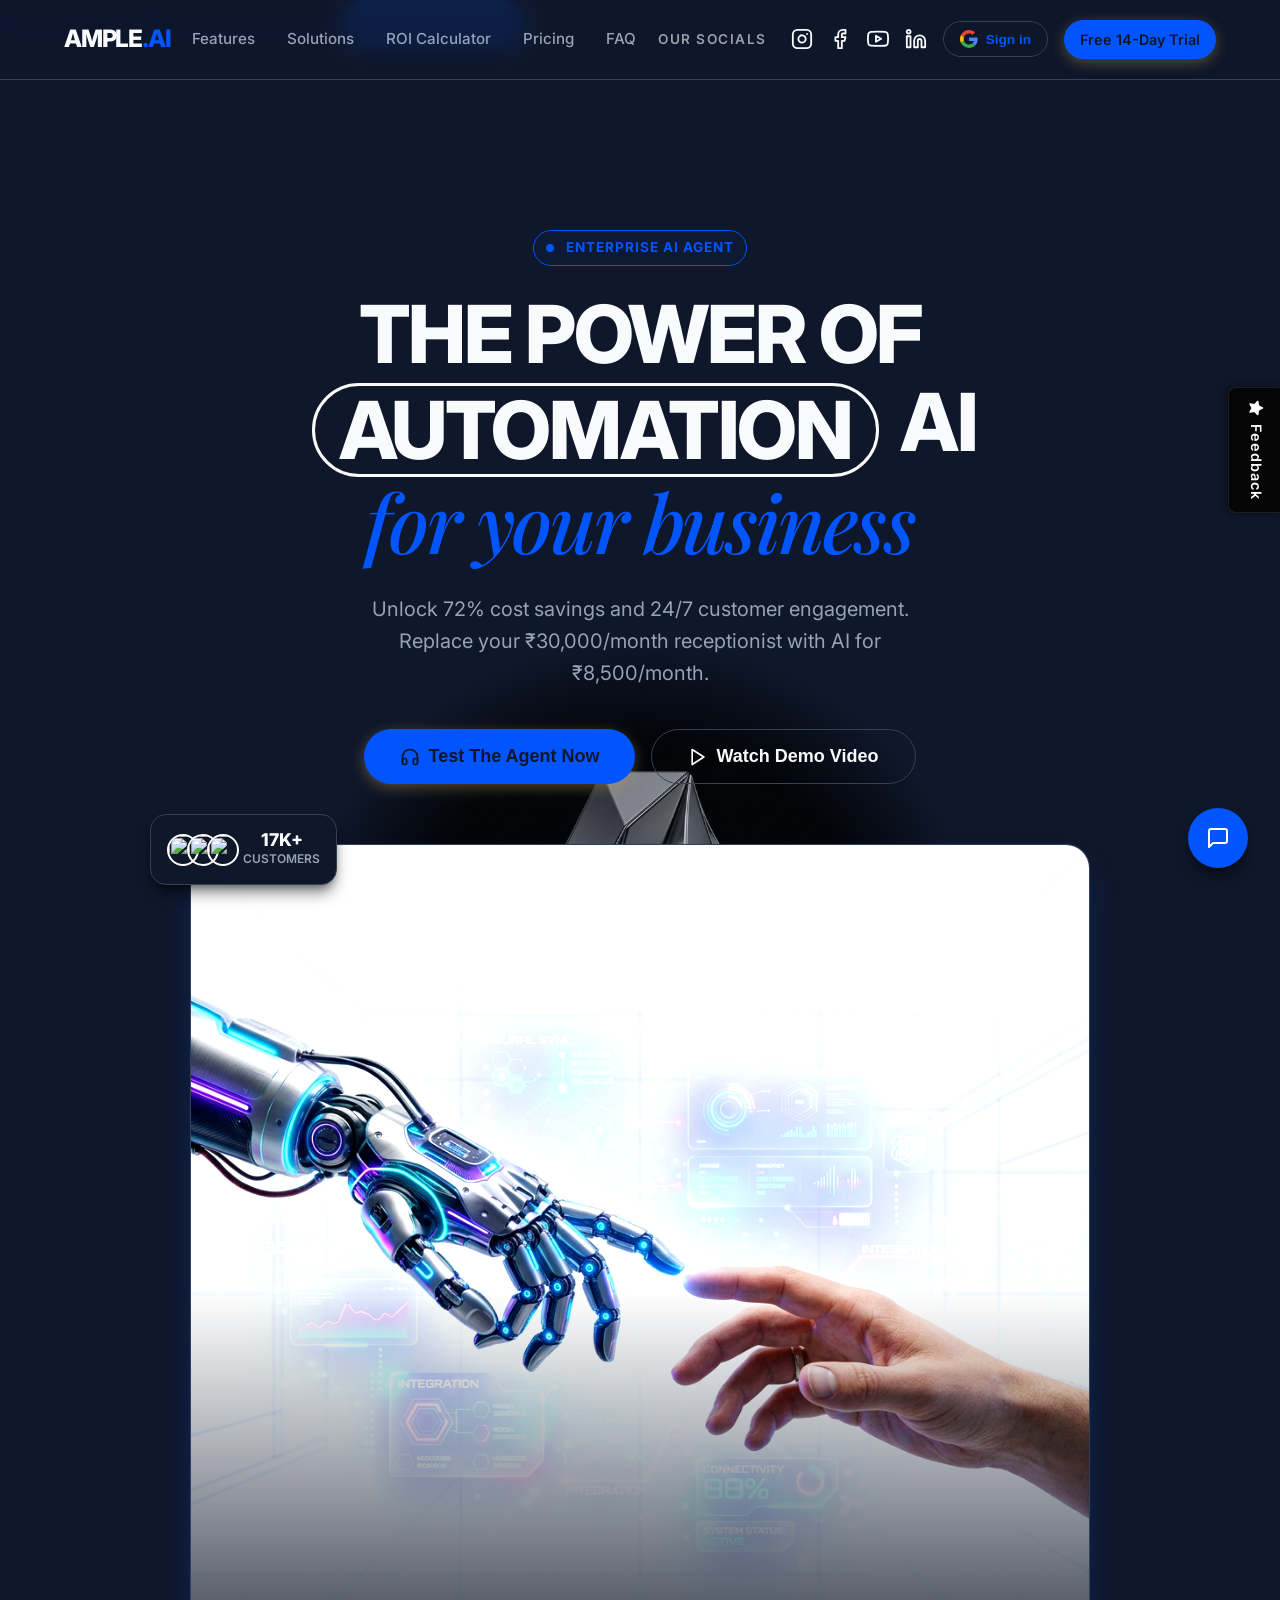
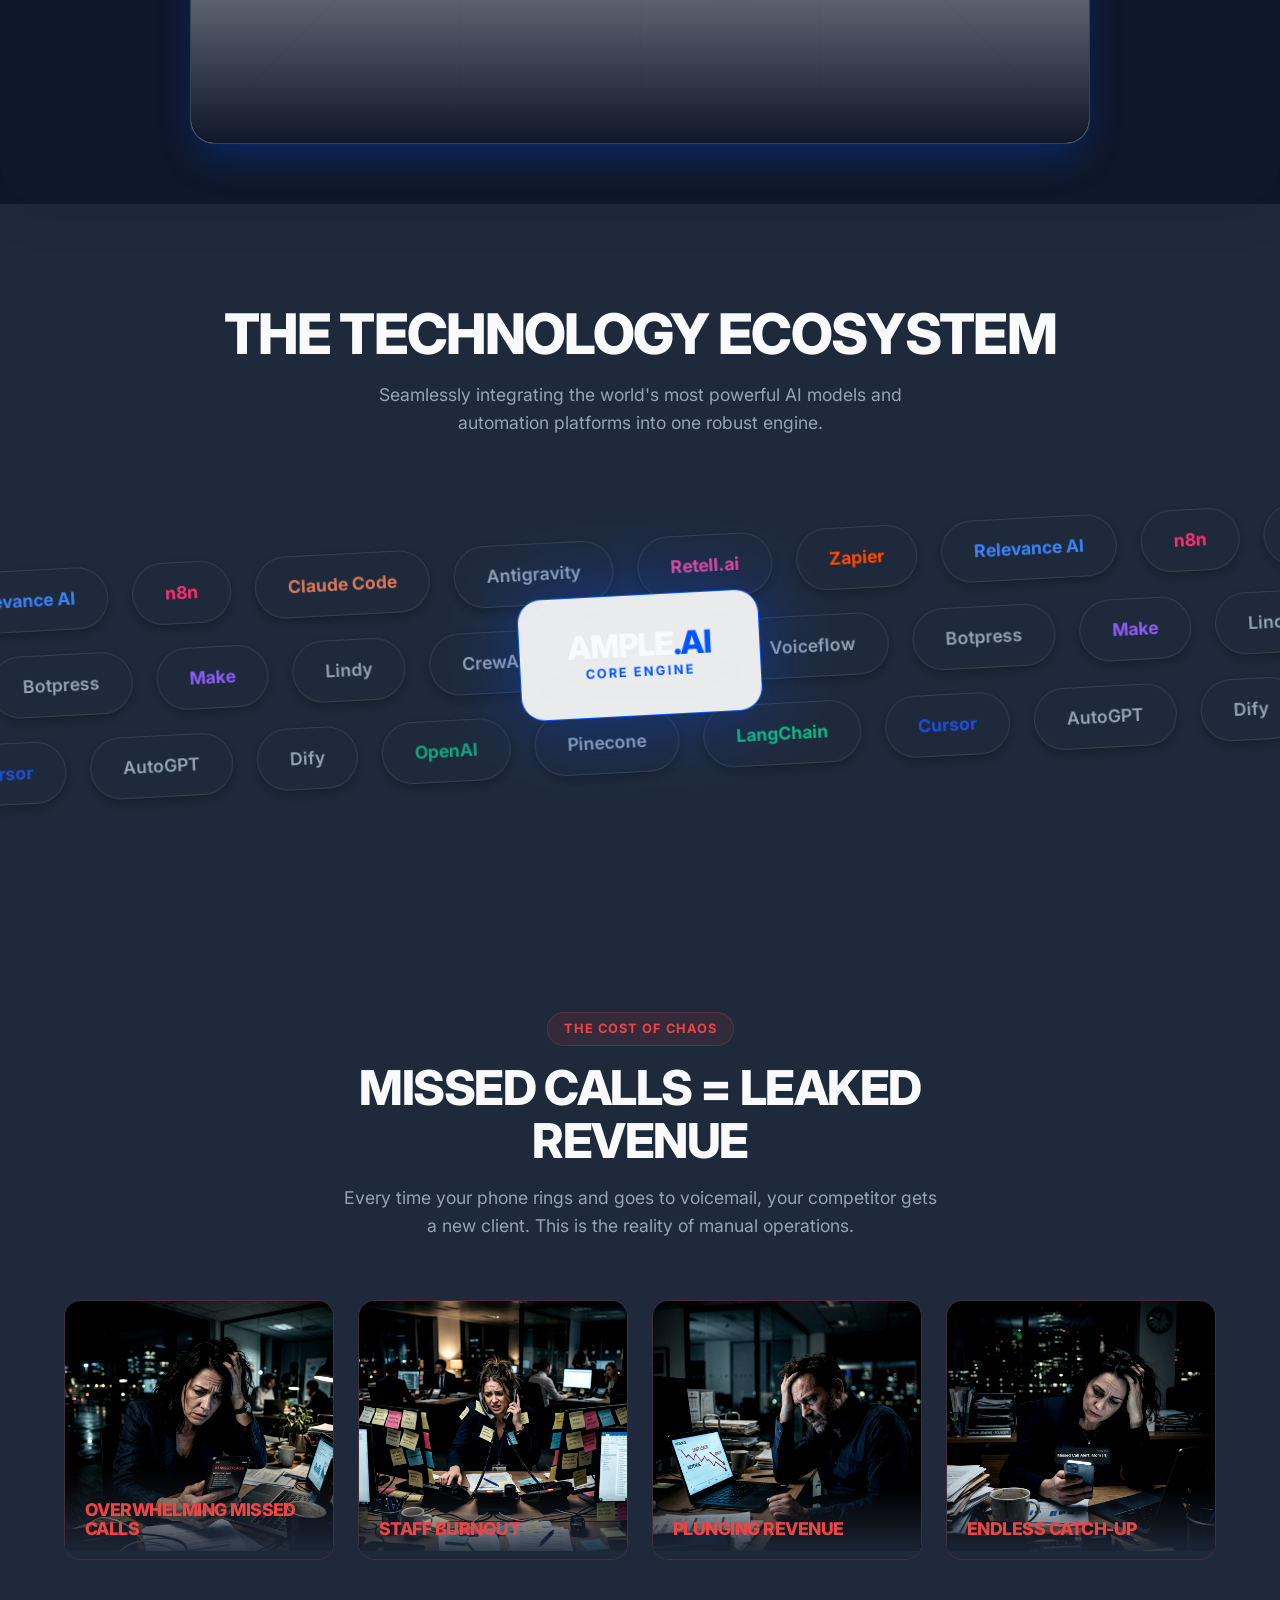
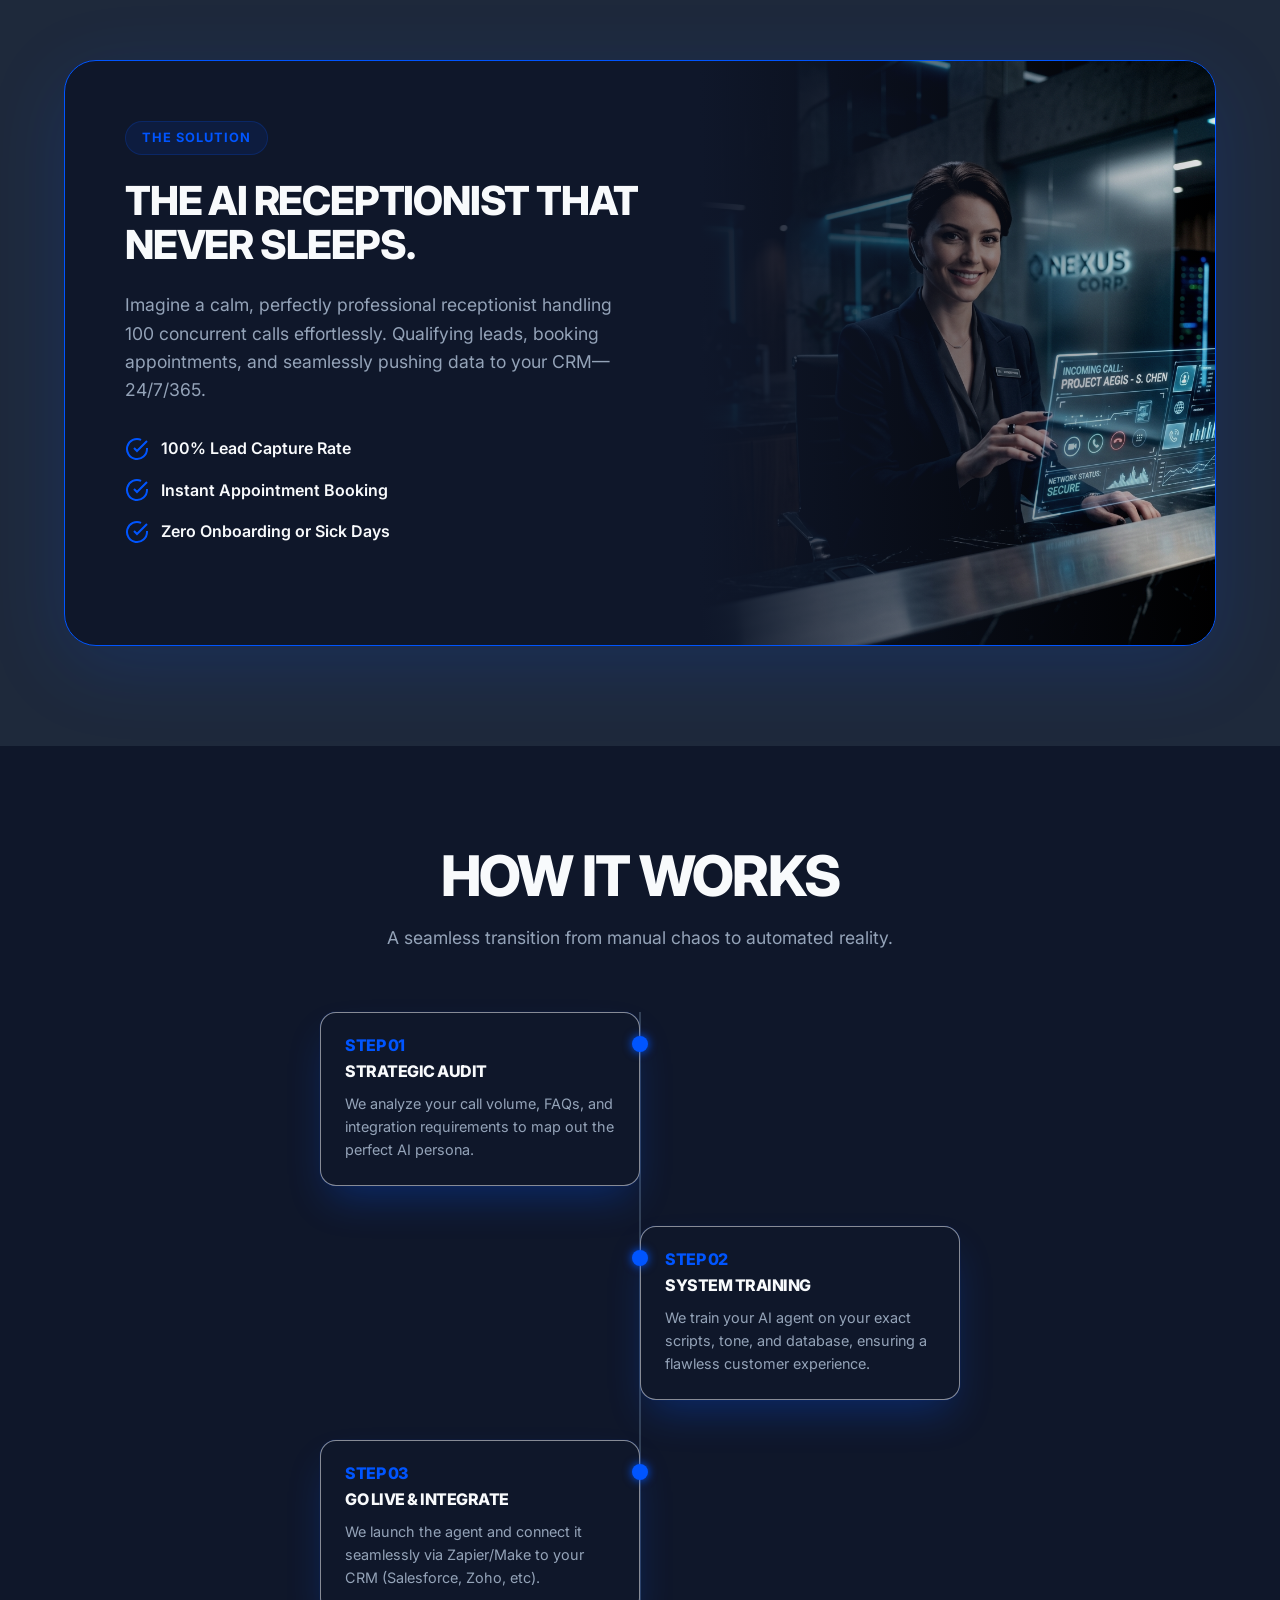
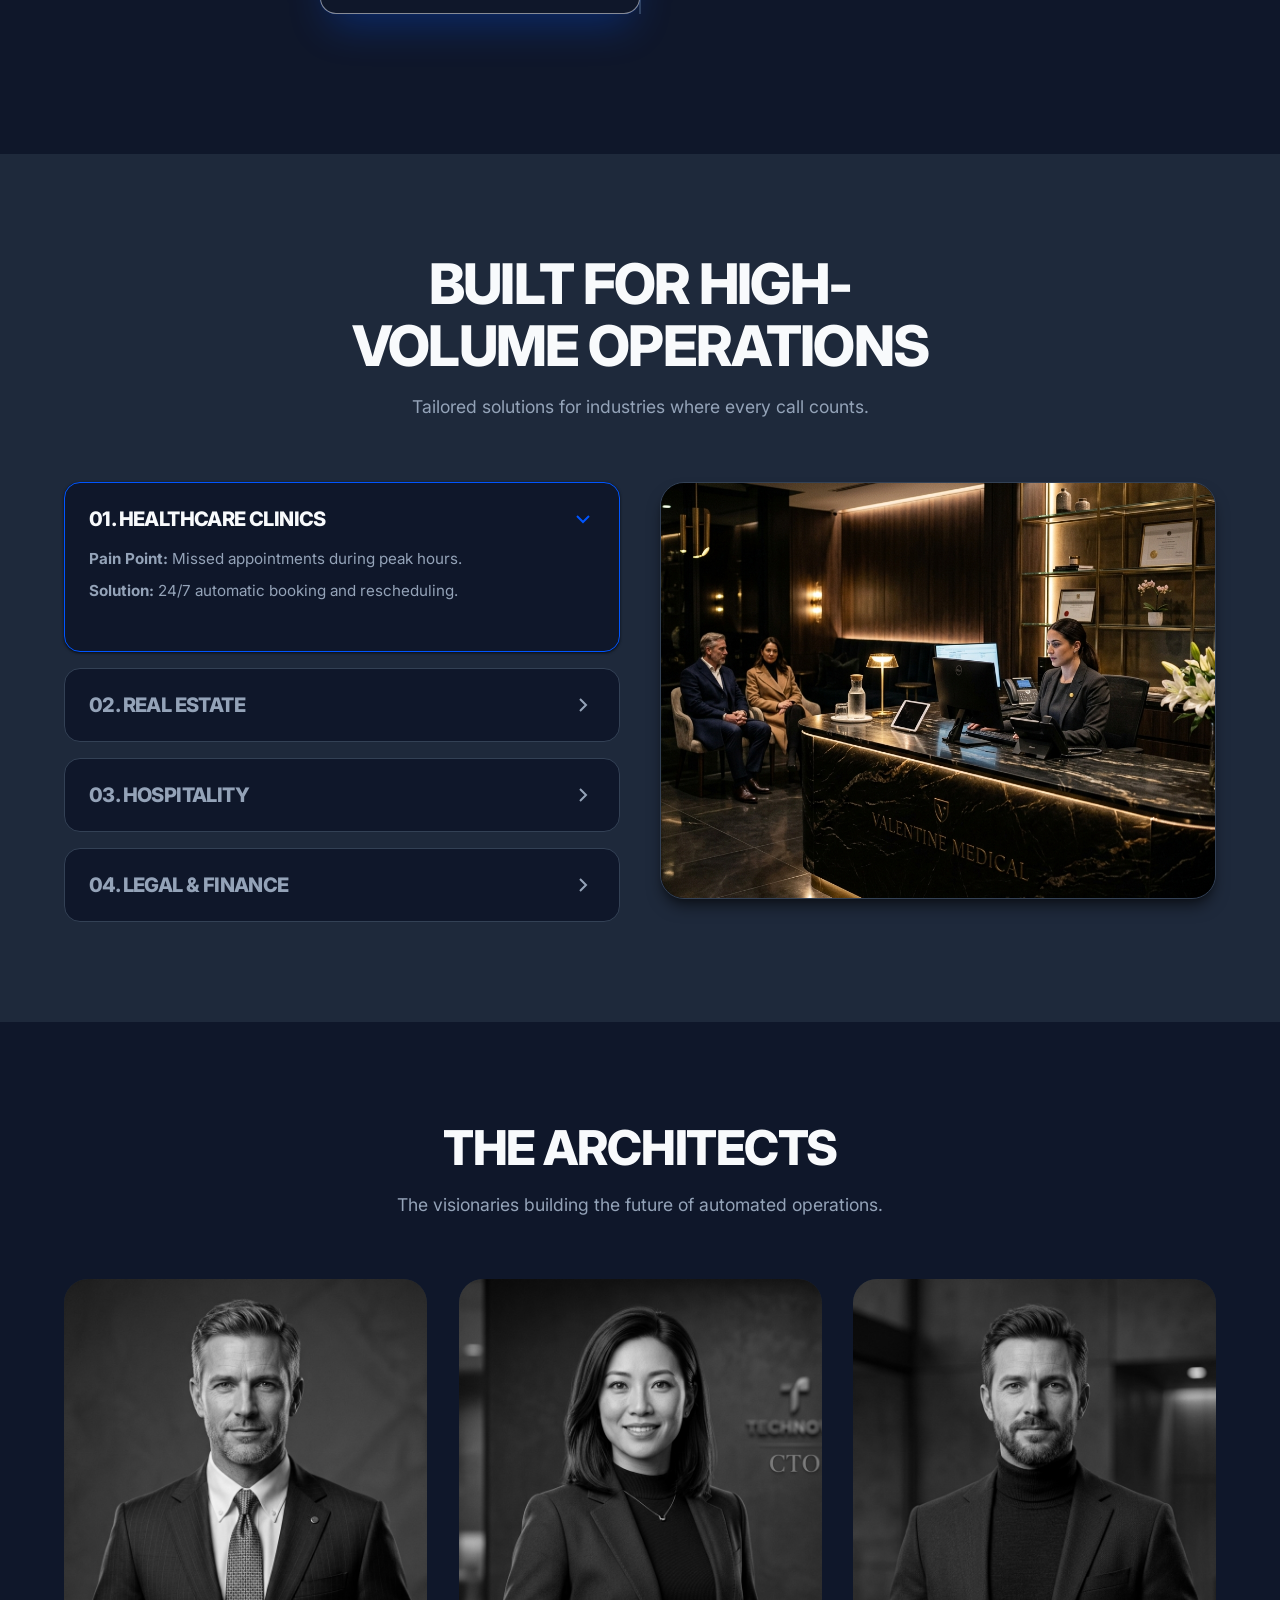
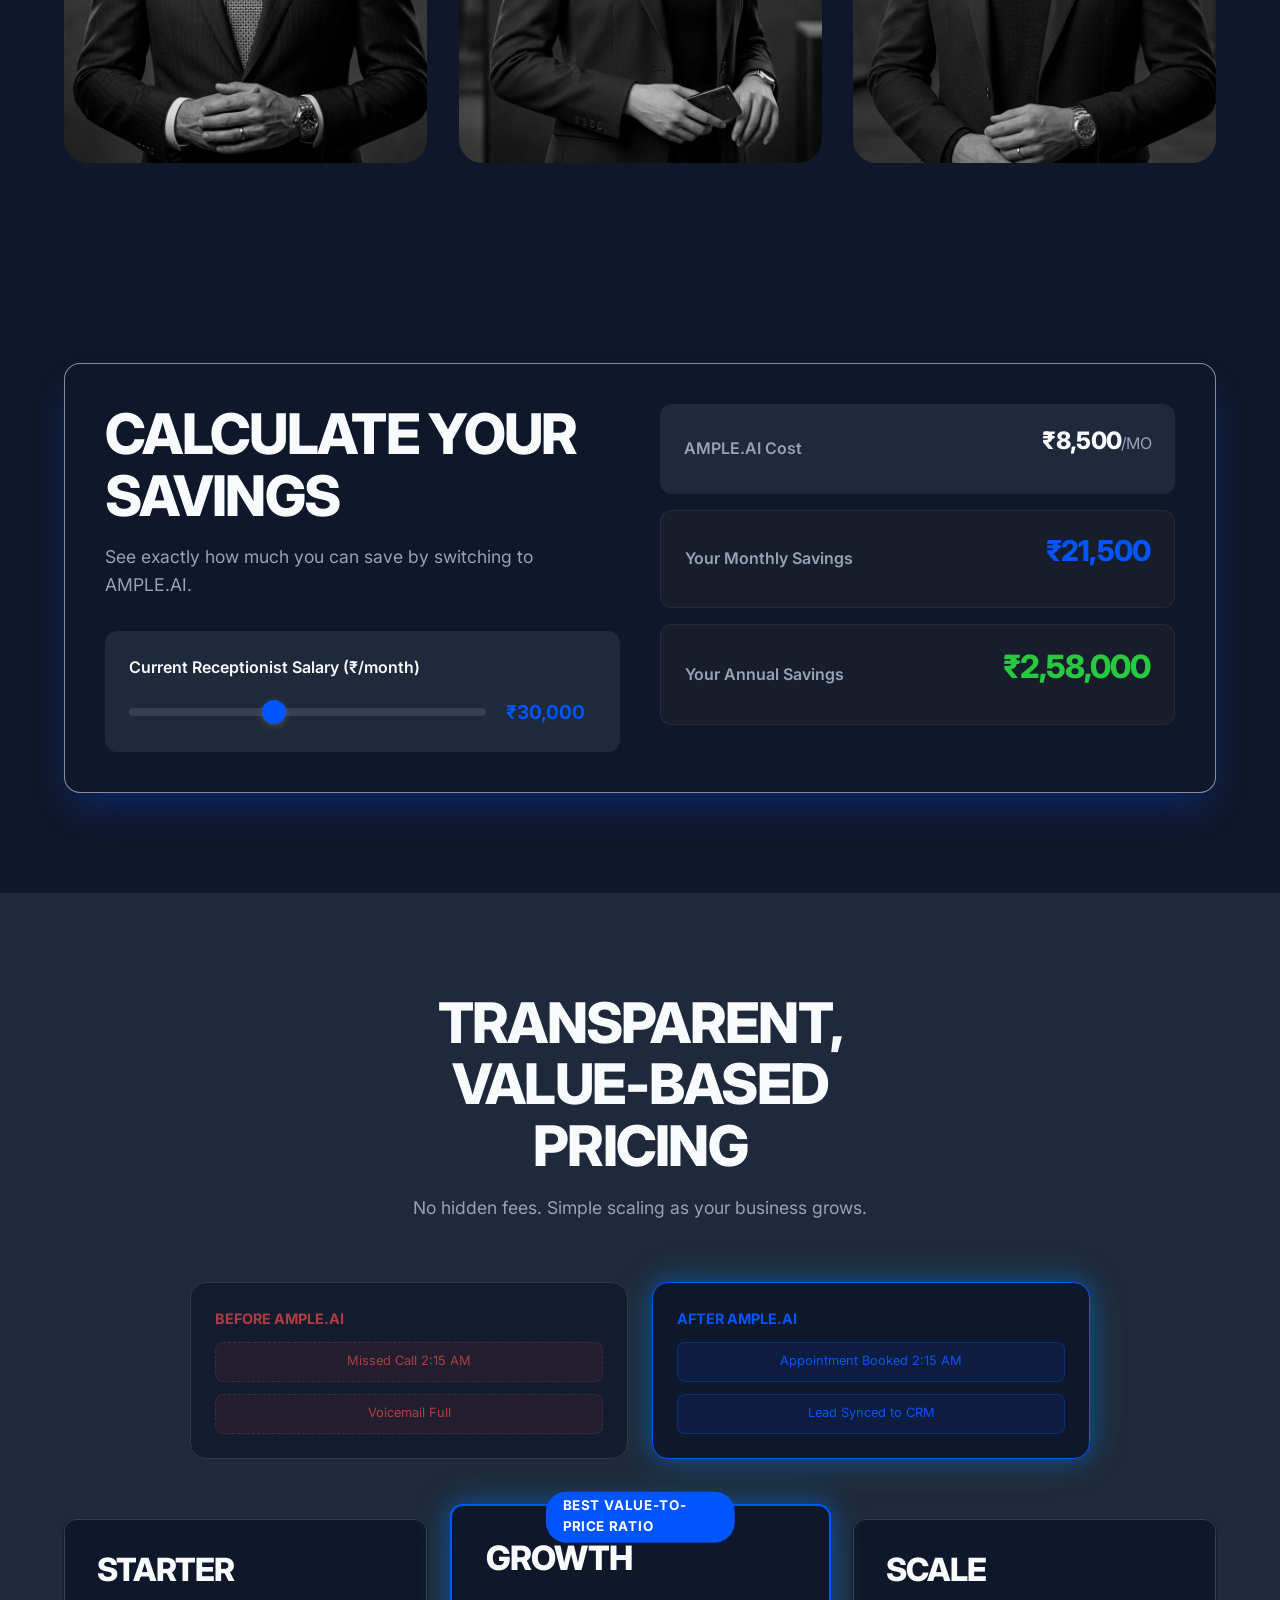
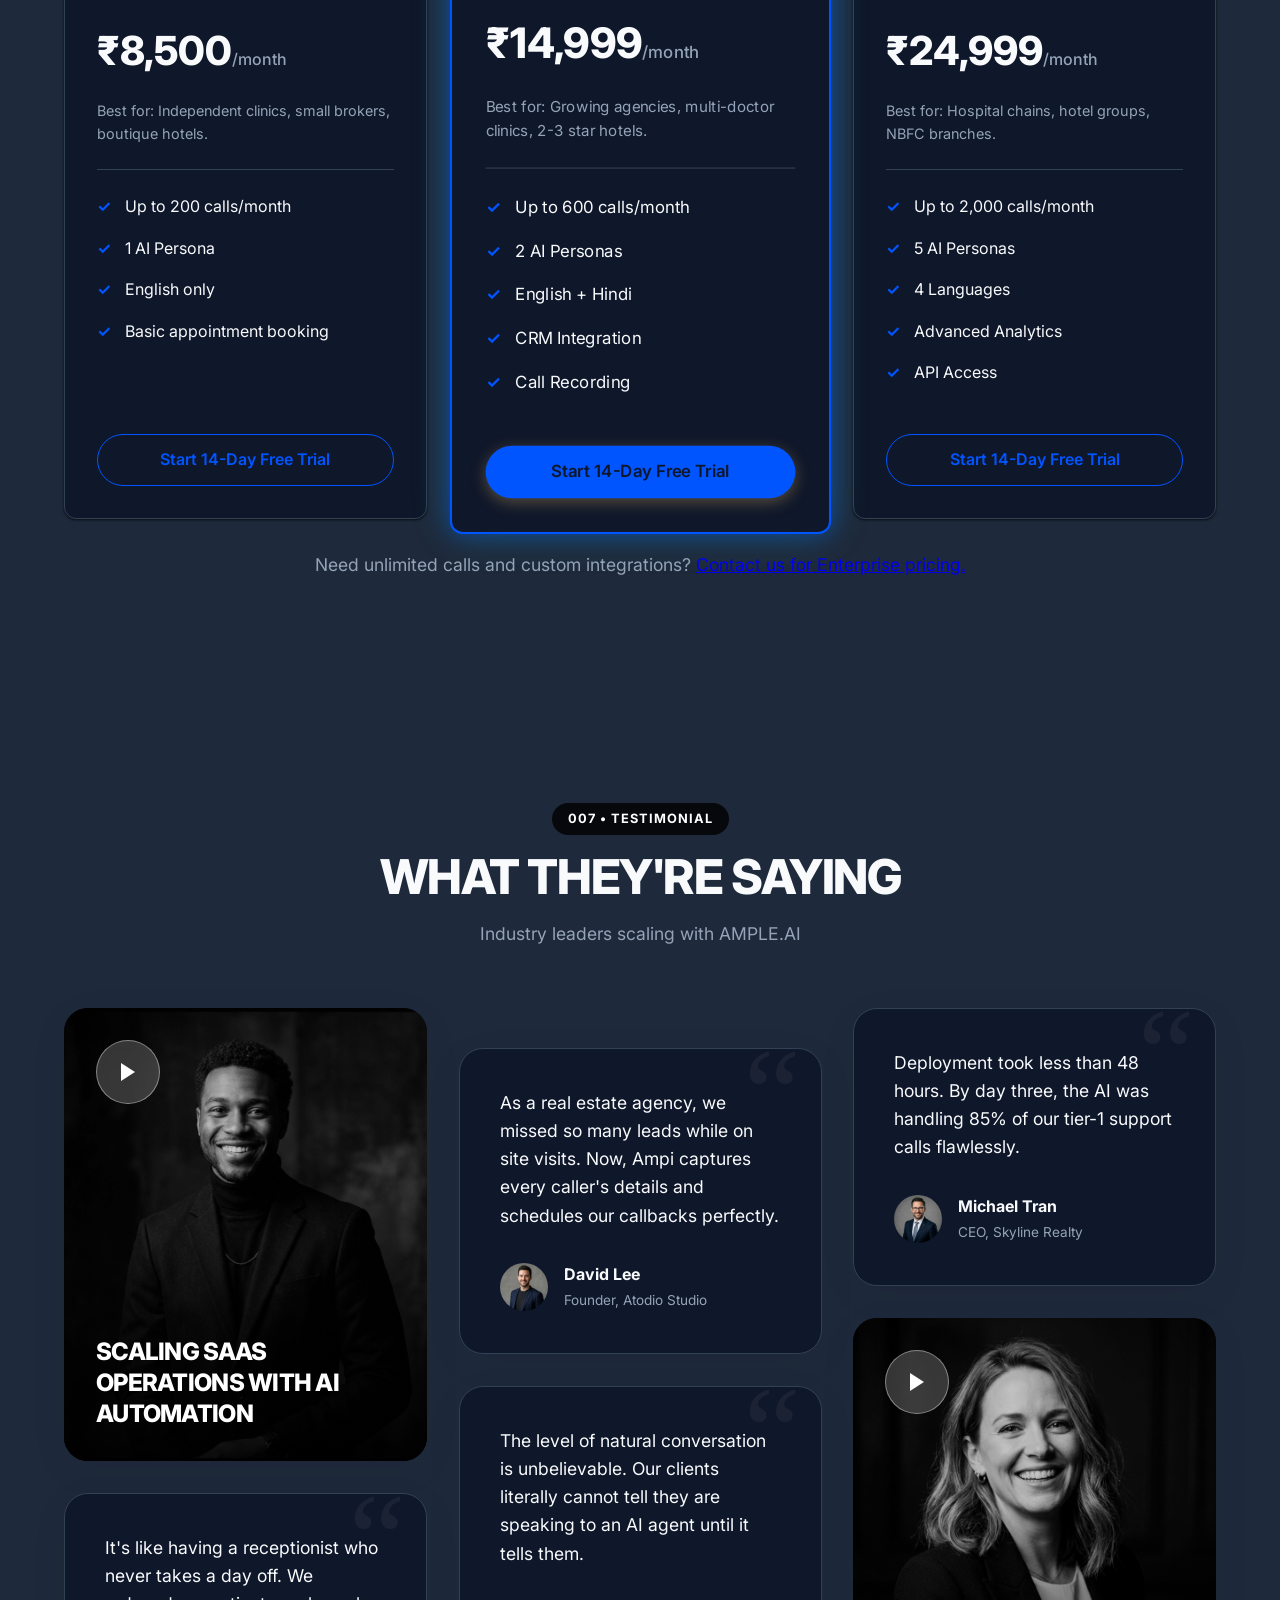
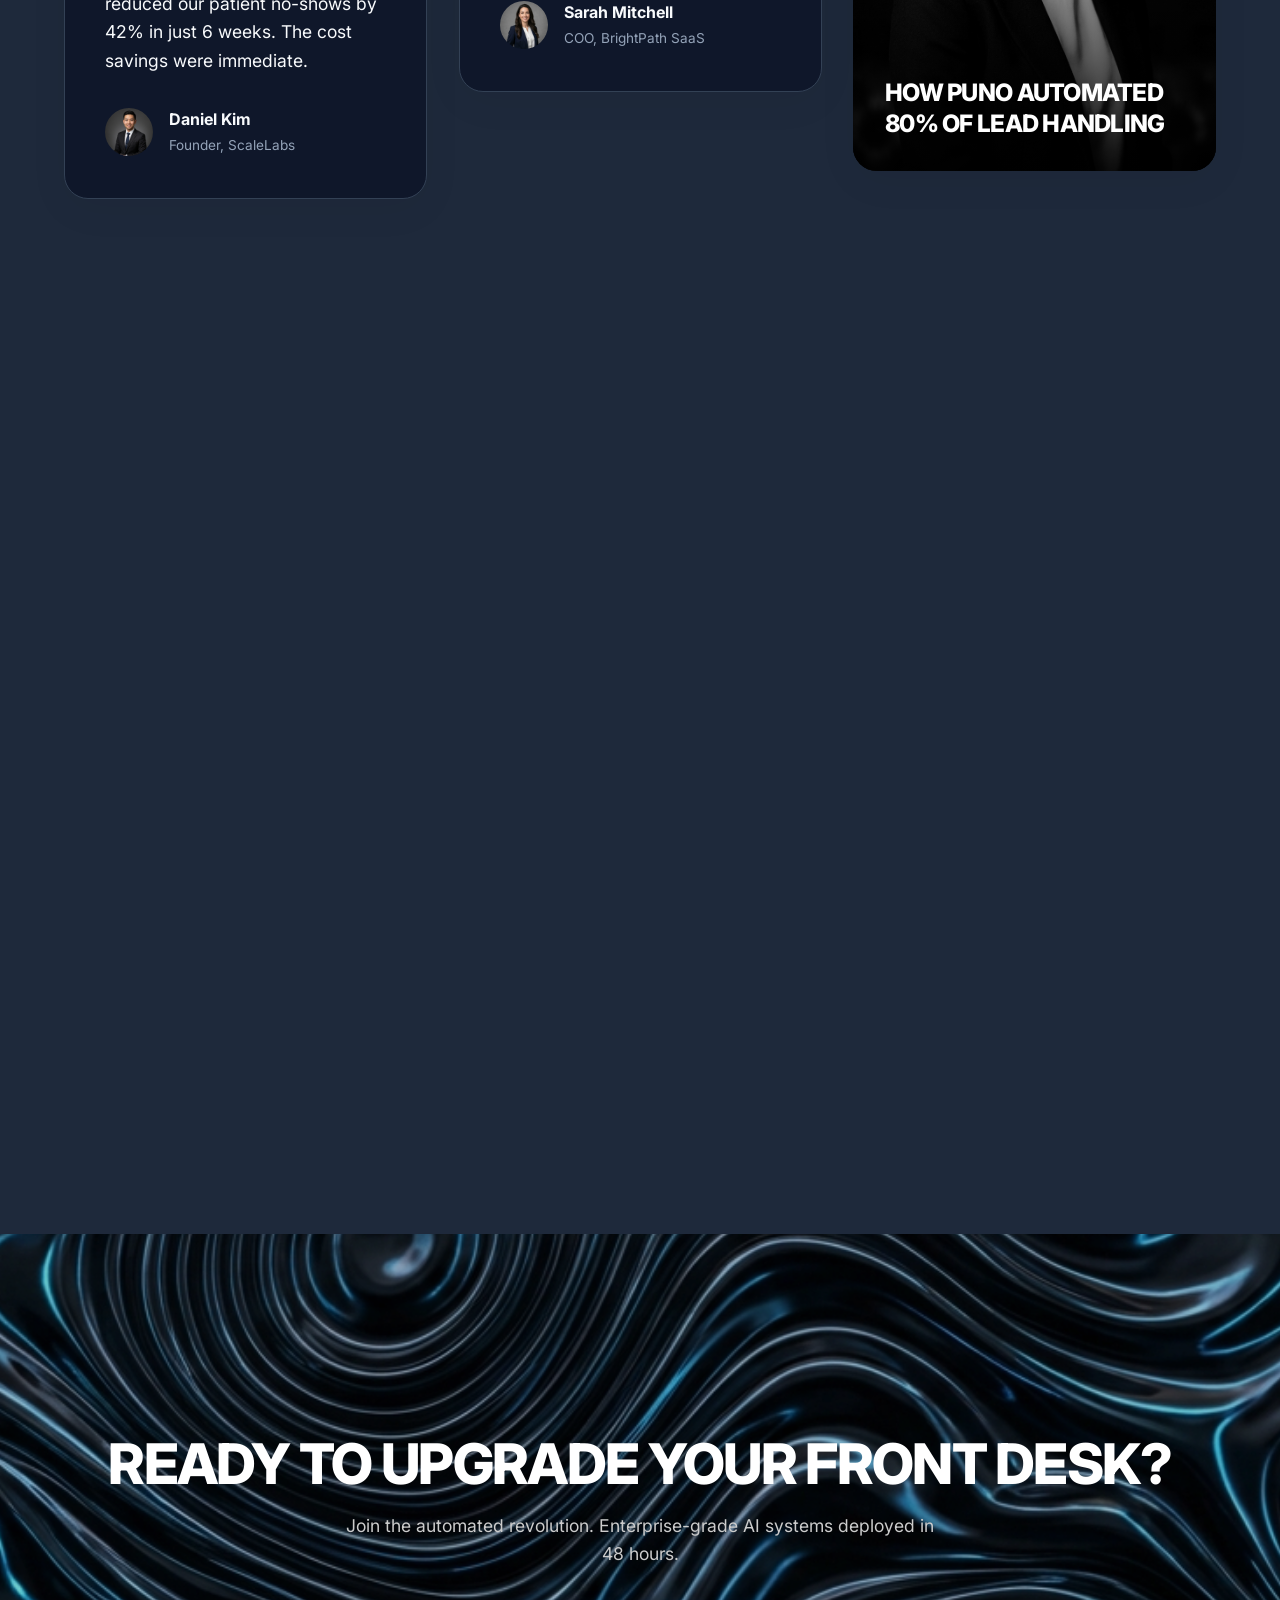
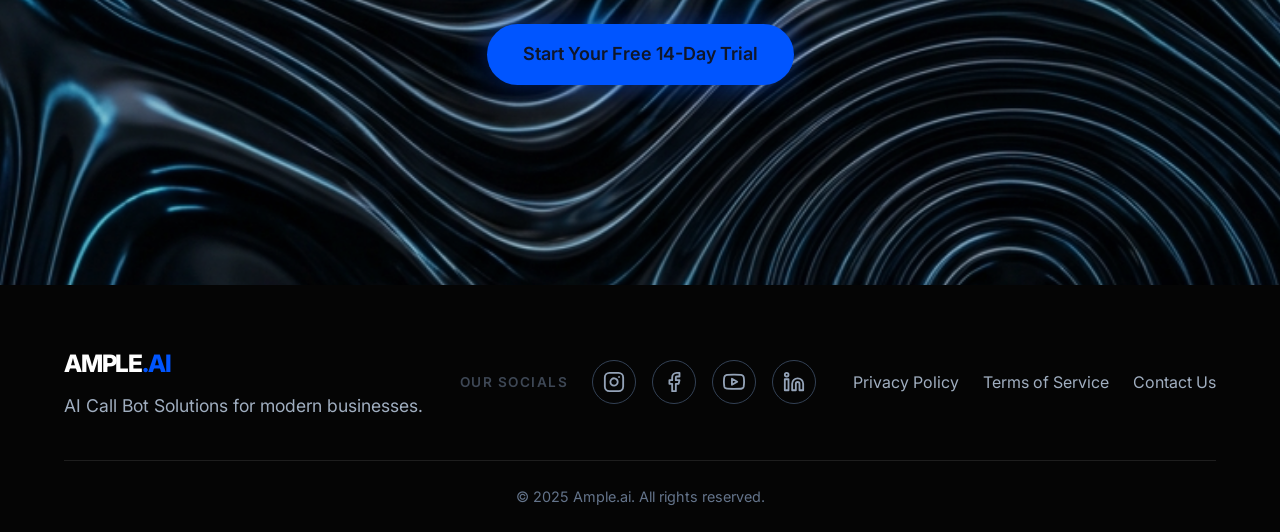
==== commit e5192a98: "feat: implement responsive design for mobile and tablet" ====
--- a/frontend/index.html
+++ b/frontend/index.html
@@ -73,9 +73,26 @@
                 </div>
 
                 <a href="#" class="btn btn-primary btn-sm trial-btn">Free 14-Day Trial</a>
+                
+                <!-- Hamburger Menu for Mobile/Tablet -->
+                <div class="menu-toggle" id="mobile-menu-btn" style="display: none;">
+                    <span></span>
+                    <span></span>
+                    <span></span>
+                </div>
             </div>
         </div>
     </nav>
+
+    <!-- Mobile Navigation Overlay -->
+    <div class="mobile-nav-overlay" id="mobile-nav">
+        <a href="#features" class="mobile-nav-link">Features</a>
+        <a href="#verticals" class="mobile-nav-link">Solutions</a>
+        <a href="#roi-calculator" class="mobile-nav-link">ROI Calculator</a>
+        <a href="#pricing" class="mobile-nav-link">Pricing</a>
+        <a href="#faq" class="mobile-nav-link">FAQ</a>
+        <a href="#" class="btn btn-primary trial-btn mobile-nav-link">Free 14-Day Trial</a>
+    </div>
 
     <!-- Hero Section with Sticky Scroll Animation Wrapper -->
     <div class="hero-scroll-wrapper" style="position: relative; z-index: 20; background: var(--white); transform-origin: top center; will-change: transform; transition: transform 0.1s ease-out;">
--- a/frontend/style.css
+++ b/frontend/style.css
@@ -2298,4 +2298,172 @@
 
 .bento-card.is-revealed:hover {
     transform: translateY(-4px);
-}+}
+
+/* ==========================================================================
+   RESPONSIVE DESIGN (TABLETS & MOBILE)
+   ========================================================================== */
+
+/* --------------------------------------------------------------------------
+   Tablets (max-width: 1024px)
+   -------------------------------------------------------------------------- */
+@media (max-width: 1024px) {
+    /* Navbar */
+    .nav-container { padding: 15px 30px; }
+    .nav-links { display: none; } /* Hide links on tablet/mobile, use hamburger */
+    .nav-actions { gap: 10px; }
+    .social-label, .nav-social { display: none !important; } /* Hide socials on tablet to save space */
+    
+    /* Hamburger Menu Button */
+    .menu-toggle {
+        display: flex;
+        flex-direction: column;
+        gap: 5px;
+        cursor: pointer;
+        padding: 5px;
+        z-index: 1000;
+    }
+    .menu-toggle span {
+        display: block;
+        width: 25px;
+        height: 2px;
+        background-color: var(--text-main);
+        transition: 0.3s ease;
+    }
+
+    /* Mobile Nav Overlay */
+    .mobile-nav-overlay {
+        position: fixed;
+        top: 0;
+        left: 0;
+        width: 100%;
+        height: 100vh;
+        background: rgba(4, 11, 20, 0.95);
+        backdrop-filter: blur(15px);
+        z-index: 999;
+        display: flex;
+        flex-direction: column;
+        align-items: center;
+        justify-content: center;
+        gap: 2rem;
+        opacity: 0;
+        pointer-events: none;
+        transition: 0.4s ease;
+    }
+    .mobile-nav-overlay.active {
+        opacity: 1;
+        pointer-events: all;
+    }
+    .mobile-nav-overlay a {
+        color: var(--text-main);
+        font-size: 1.5rem;
+        font-weight: 500;
+        text-decoration: none;
+    }
+
+    /* Hero Section */
+    .hero {
+        padding: 120px 20px 60px;
+        min-height: auto;
+    }
+    .hero-content {
+        max-width: 100%;
+        text-align: center;
+        margin: 0 auto;
+    }
+    .hero-title {
+        font-size: 3.5rem;
+    }
+    .hero-subtitle {
+        font-size: 1.1rem;
+        margin: 0 auto 30px;
+    }
+    .hero-actions {
+        justify-content: center;
+    }
+    
+    /* Grids */
+    .process-grid, .verticals-grid, .solutions-grid, .pricing-grid {
+        grid-template-columns: repeat(2, 1fr);
+        gap: 20px;
+    }
+    
+    .frustrations-container {
+        flex-direction: column;
+    }
+    .frustration-card {
+        width: 100%;
+    }
+    
+    /* Case Studies */
+    .case-studies-container {
+        grid-template-columns: 1fr;
+    }
+    .case-study-card {
+        flex-direction: column;
+    }
+    .case-study-content, .case-study-image {
+        width: 100%;
+    }
+}
+
+/* --------------------------------------------------------------------------
+   Mobile Phones (max-width: 768px)
+   -------------------------------------------------------------------------- */
+@media (max-width: 768px) {
+    /* General Typography & Spacing */
+    section {
+        padding: 60px 20px;
+    }
+    h2.section-title {
+        font-size: 2.2rem;
+    }
+    
+    /* Hero */
+    .hero-title {
+        font-size: 2.5rem;
+    }
+    .hero-badge {
+        font-size: 0.75rem;
+    }
+    .hero-actions {
+        flex-direction: column;
+        width: 100%;
+    }
+    .hero-actions .btn {
+        width: 100%;
+        justify-content: center;
+    }
+    
+    /* Grids to 1 column */
+    .process-grid, .verticals-grid, .solutions-grid, .pricing-grid, .footer-grid {
+        grid-template-columns: 1fr;
+    }
+    
+    /* Modals */
+    .modal-content {
+        width: 95%;
+        padding: 30px 20px;
+        margin: 20px auto;
+        max-height: 90vh;
+        overflow-y: auto;
+    }
+    .trial-form-grid, .contact-form-grid {
+        grid-template-columns: 1fr;
+    }
+    
+    /* Metrics */
+    .metric-card {
+        padding: 1.5rem 1rem;
+    }
+    .metric-value {
+        font-size: 2.5rem;
+    }
+    
+    /* Footer */
+    .footer-bottom {
+        flex-direction: column;
+        text-align: center;
+        gap: 15px;
+    }
+}
